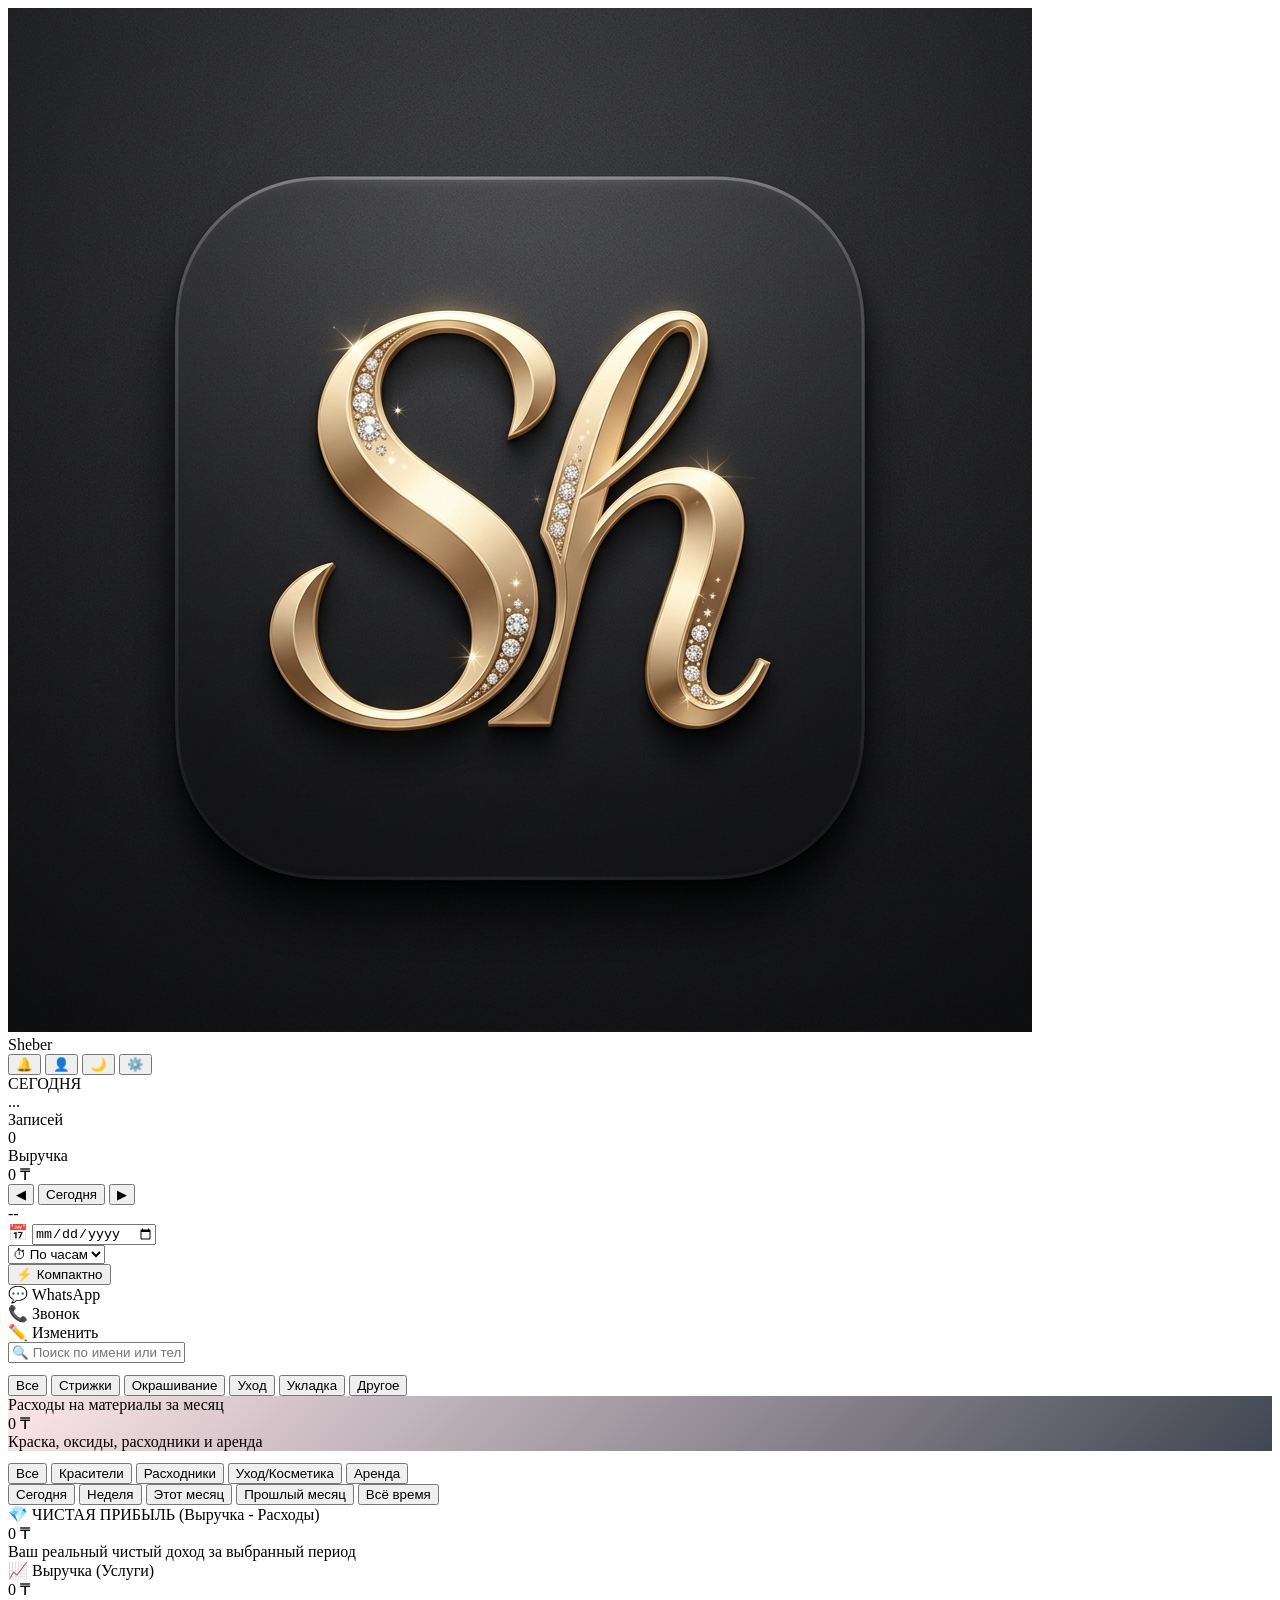
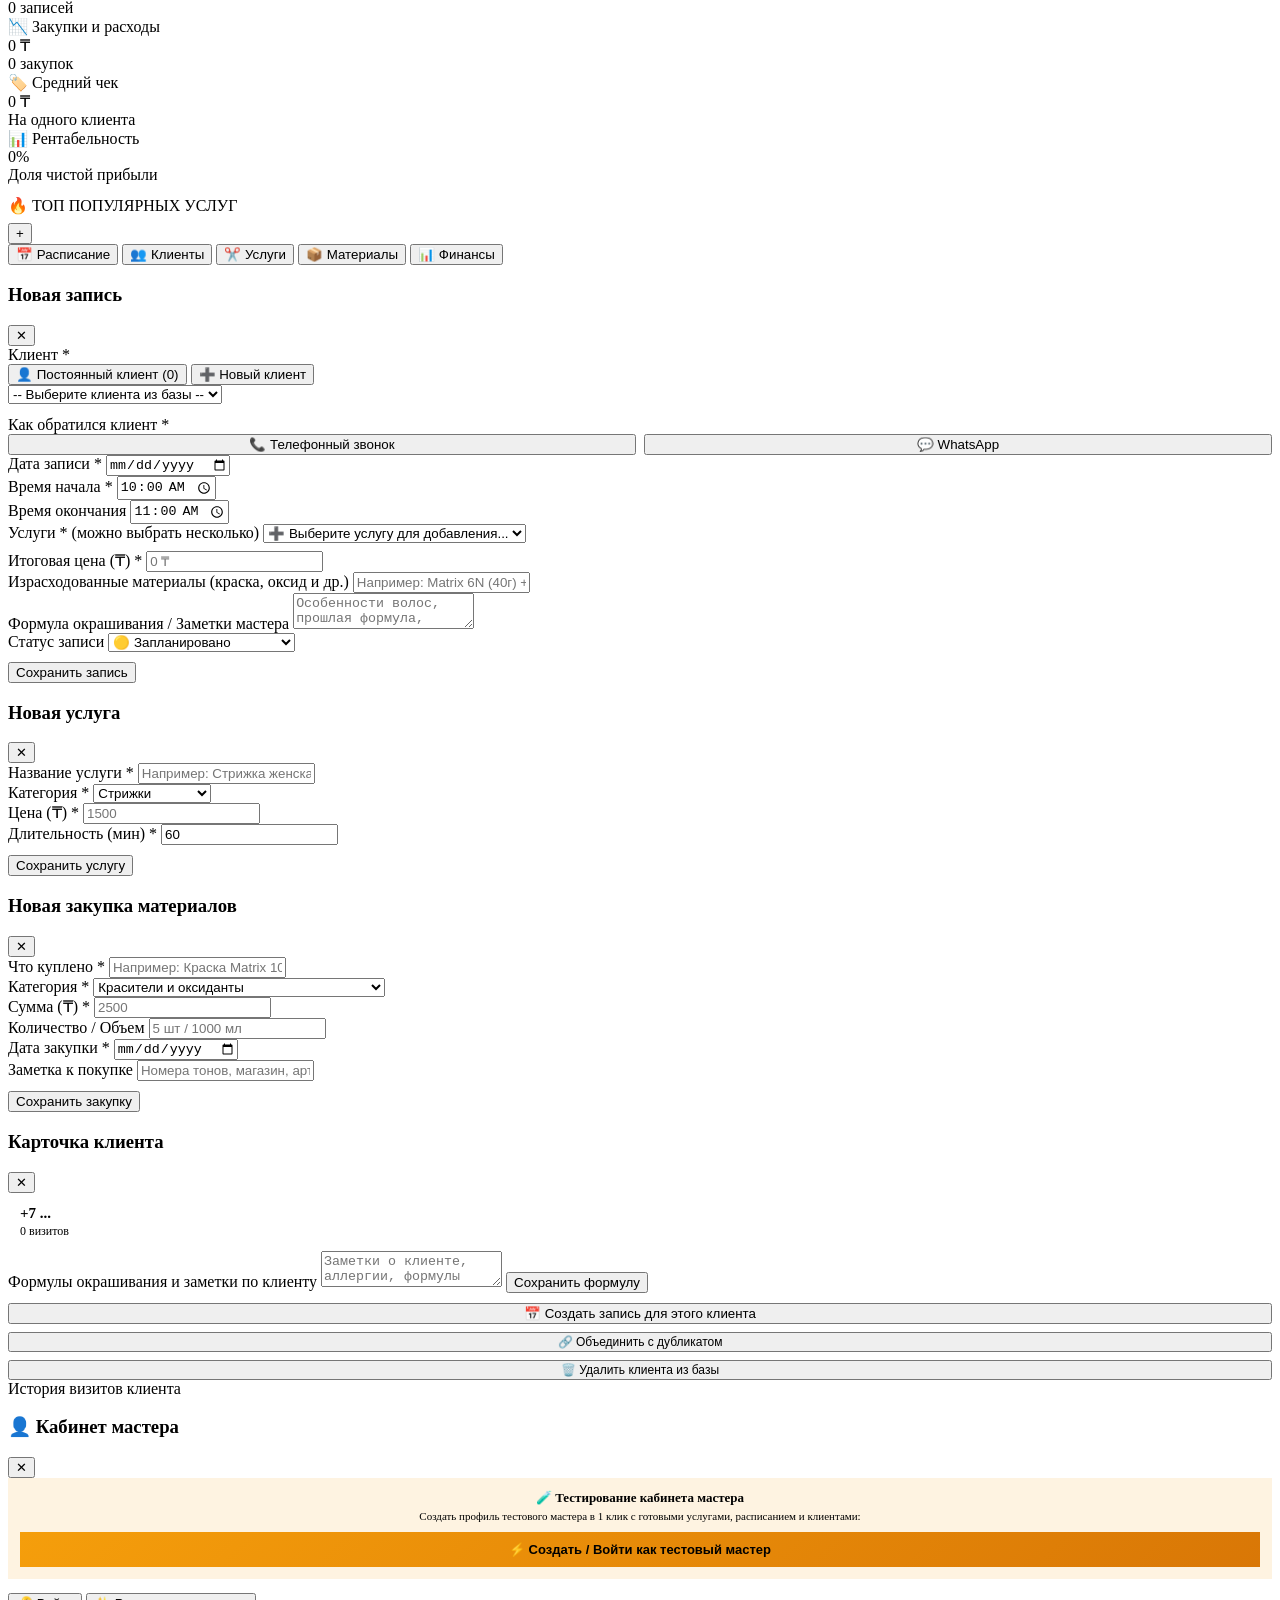
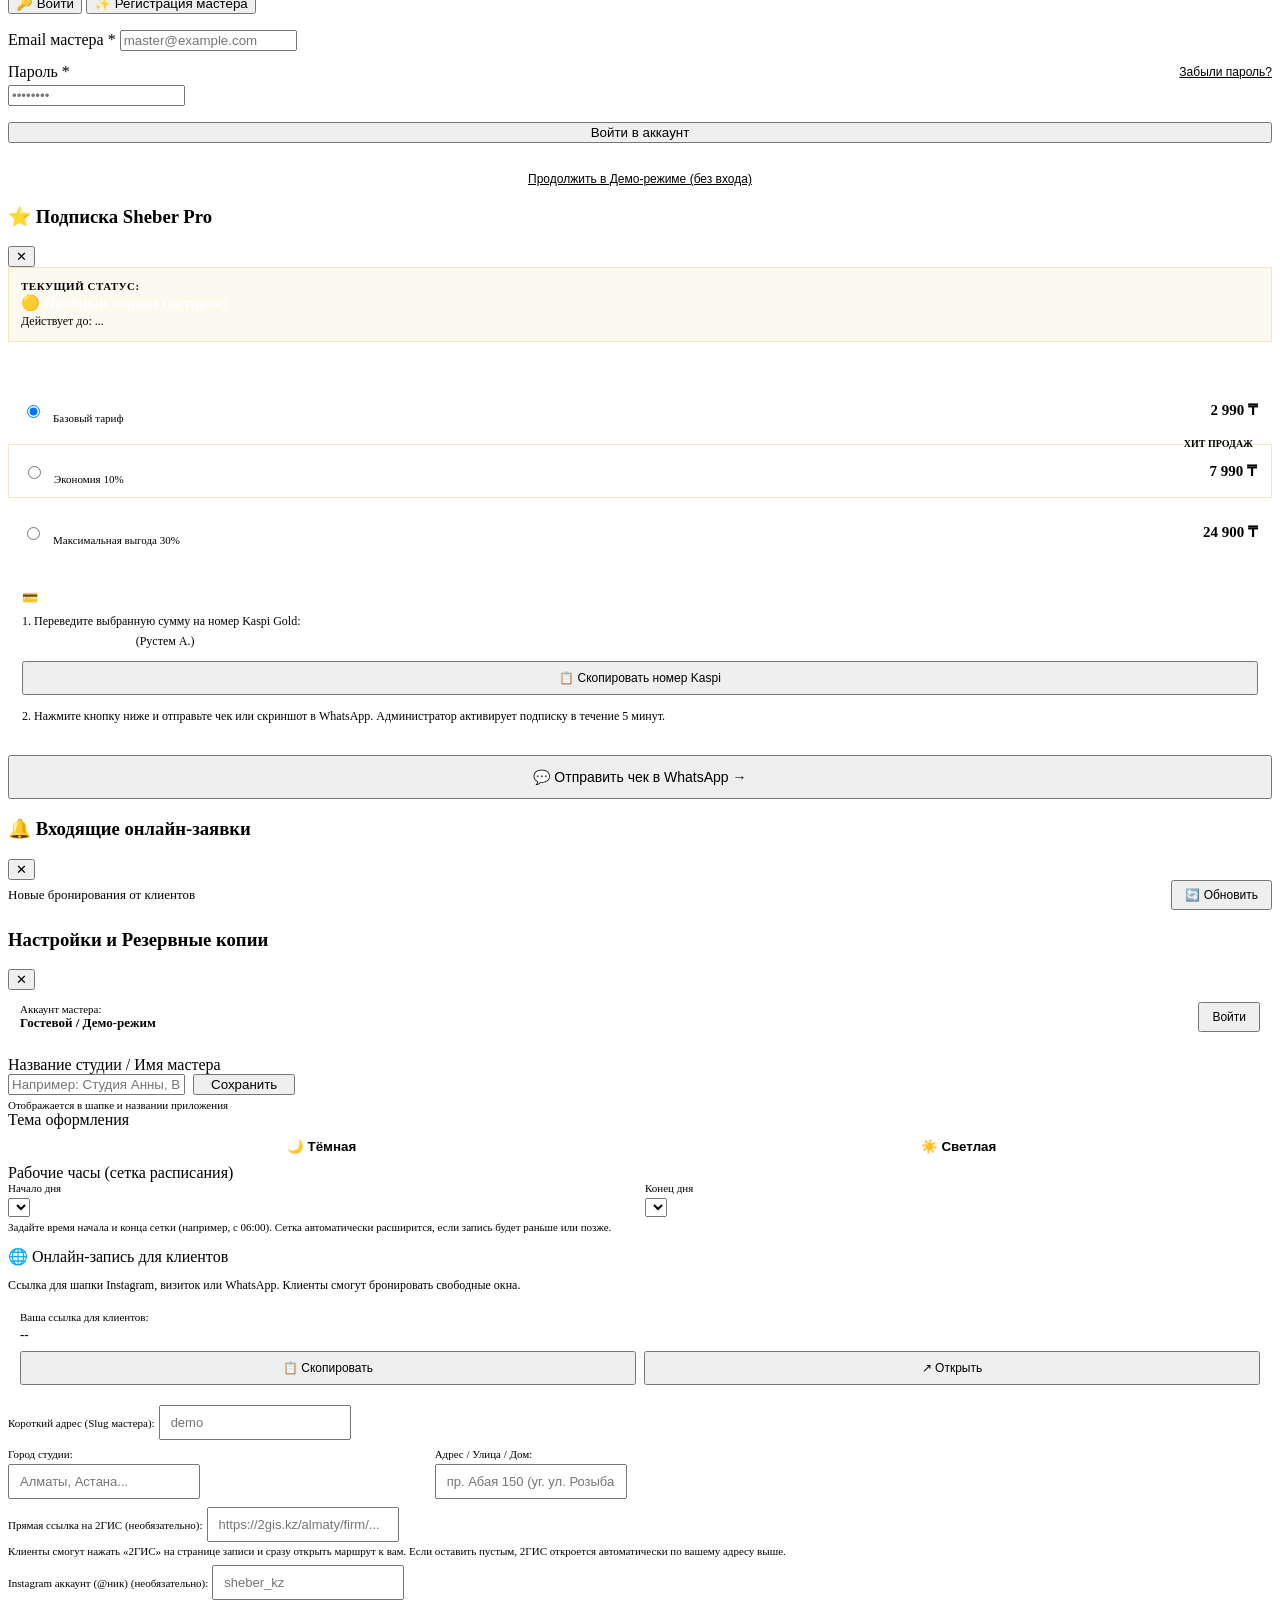
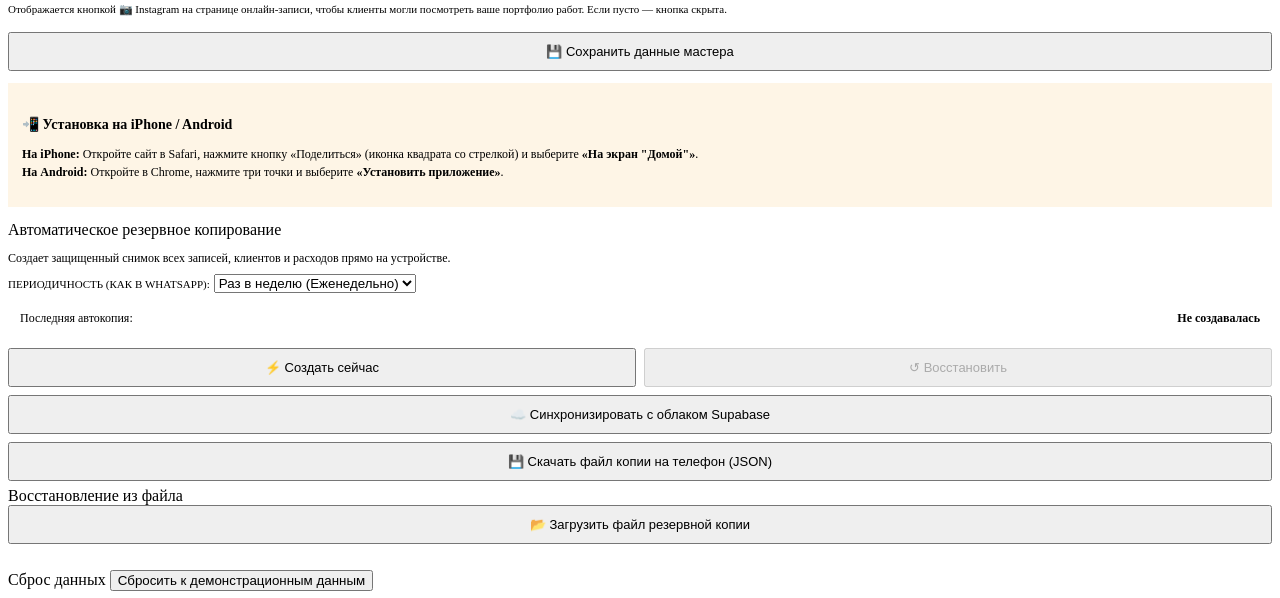
==== index.html @ 61b63711 "feat: rebrand to Sheber, implement phase 1 & 2 scalability, full cloud crm sync and performance opti" ====
<!DOCTYPE html>
<html lang="ru">
<head>
  <meta charset="UTF-8">
  <meta name="viewport" content="width=device-width, initial-scale=1.0, viewport-fit=cover">
  <title>Sheber — Онлайн-запись и Учет для мастеров</title>
  <meta name="description" content="Мобильное PWA-приложение для бьюти-мастеров: онлайн-запись клиентов, журнал визитов, учет материалов и финансы">
  <meta http-equiv="Content-Security-Policy" content="default-src 'self'; script-src 'self' 'unsafe-inline'; style-src 'self' 'unsafe-inline' https://fonts.googleapis.com; font-src https://fonts.gstatic.com; img-src 'self' data:; connect-src 'self' https://*.supabase.co wss://*.supabase.co;">

  <!-- PWA & Mobile Web App Meta Tags -->
  <link rel="manifest" href="manifest.json">
  <meta name="theme-color" content="#0a0e17">
  <meta name="apple-mobile-web-app-capable" content="yes">
  <meta name="apple-mobile-web-app-status-bar-style" content="black-translucent">
  <meta name="apple-mobile-web-app-title" content="Sheber">
  <link rel="apple-touch-icon" href="icons/icon-192.png">

  <!-- Google Fonts: Outfit -->
  <link rel="preconnect" href="https://fonts.googleapis.com">
  <link rel="preconnect" href="https://fonts.gstatic.com" crossorigin>
  <link href="https://fonts.googleapis.com/css2?family=Outfit:wght@400;500;600;700;800&display=swap" rel="stylesheet">

  <!-- Stylesheet -->
  <link rel="stylesheet" href="css/style.css?v=36">

  <!-- Immediate Modal Controller (Guarantees instant modal response on phones before heavy JS loads) -->
  <script>
    window.openModal = function(id) {
      var m = document.getElementById(id);
      if (m) {
        document.querySelectorAll('.modal-backdrop.active').forEach(function(el) {
          if (el.id !== id) {
            el.classList.remove('active');
            el.style.display = 'none';
            el.style.opacity = '';
          }
        });
        m.style.display = 'flex';
        m.style.opacity = '1';
        m.style.pointerEvents = 'auto';
        m.classList.add('active');
        var s = m.querySelector('.modal-sheet');
        if (s) {
          s.style.transform = 'translateY(0)';
          s.style.transition = '';
        }
        if (id === 'modalSettings') {
          if (typeof loadOnlineBookingSettings === 'function') try { loadOnlineBookingSettings(); } catch(e){}
          if (typeof updateAutoBackupUI === 'function') try { updateAutoBackupUI(); } catch(e){}
        } else if (id === 'modalAuth') {
          if (window.state && window.state.currentMaster && typeof renderSubscriptionStatus === 'function') {
            try { renderSubscriptionStatus(window.state.currentMaster); } catch(e){}
          }
        }
      }
    };
    window.closeModal = function(id) {
      var m = document.getElementById(id);
      if (m) {
        m.classList.remove('active');
        m.style.display = 'none';
        m.style.opacity = '';
        m.style.pointerEvents = '';
        var s = m.querySelector('.modal-sheet');
        if (s) {
          s.style.transform = '';
          s.style.transition = '';
        }
      }
    };
    // Immediate early click listener: guarantees [data-close] and backdrop clicks ALWAYS close modals
    document.addEventListener('click', function(e) {
      var closeBtn = e.target.closest ? e.target.closest('[data-close]') : null;
      if (closeBtn) {
        var modalId = closeBtn.getAttribute('data-close');
        if (window.closeModal) window.closeModal(modalId);
        return;
      }
      if (e.target.classList && e.target.classList.contains('modal-backdrop')) {
        if (window.closeModal) window.closeModal(e.target.id);
      }
    });
  </script>
</head>
<body>

  <!-- Toast Notification Container -->
  <div id="toastContainer" class="toast-container"></div>

  <!-- App Header -->
  <header class="app-header">
    <div class="brand-wrapper">
      <div class="brand-icon-wrapper">
        <img src="icons/icon-512.jpg" alt="Sheber Logo">
      </div>
      <div>
        <div class="brand-title">
          <span id="headerStudioName">Sheber</span>
        </div>
      </div>
    </div>
    <div class="header-actions">
      <button id="btnOnlineBookings" class="btn-icon header-booking-btn" title="Входящие онлайн-заявки" aria-label="Онлайн-заявки" style="position: relative;" onclick="window.openModal('modalBookings')">
        🔔
        <span id="bookingBadge" class="booking-badge" style="display: none;">0</span>
      </button>
      <button id="btnAuthProfile" class="btn-icon" title="Аккаунт мастера" aria-label="Профиль" onclick="window.openModal('modalAuth')">👤</button>
      <button id="btnThemeToggle" class="btn-icon" title="Переключить тему (светлая/тёмная)" aria-label="Тема">🌙</button>
      <button id="btnSettings" class="btn-icon" title="Настройки и бэкап" aria-label="Настройки" onclick="window.openModal('modalSettings')">
        ⚙️
      </button>
    </div>
  </header>

  <!-- Quick Daily Banner -->
  <div class="daily-banner">
    <div class="banner-left">
      <div class="banner-title">СЕГОДНЯ</div>
      <div id="bannerTodayDate" class="banner-date">...</div>
    </div>
    <div class="banner-stats">
      <div class="banner-stat-item">
        <div class="banner-stat-label">Записей</div>
        <div id="bannerTodayCount" class="banner-stat-value">0</div>
      </div>
      <div class="banner-stat-item">
        <div class="banner-stat-label">Выручка</div>
        <div id="bannerTodayRevenue" class="banner-stat-value">0 ₸</div>
      </div>
    </div>
  </div>

  <!-- Main Scrollable Content Area -->
  <main class="main-content">

    <!-- TAB 1: SCHEDULE (КАЛЕНДАРЬ) -->
    <section id="tab-schedule" class="tab-screen active">
      <!-- Date Navigation & Calendar Picker Header -->
      <div class="date-nav-bar">
        <div class="date-nav-left">
          <button type="button" id="btnDatePrevWeek" class="btn-date-nav" title="Предыдущая неделя">◀</button>
          <button type="button" id="btnDateToday" class="btn-date-today" title="Перейти к сегодняшнему дню">Сегодня</button>
          <button type="button" id="btnDateNextWeek" class="btn-date-nav" title="Следующая неделя">▶</button>
        </div>
        <div class="date-nav-center">
          <span id="currentMonthYearLabel" class="month-year-label">--</span>
        </div>
        <div class="date-nav-right">
          <label class="btn-calendar-picker" title="Выбрать любую дату в календаре (прошлый месяц, год...)">
            <span class="calendar-icon">📅</span>
            <input type="date" id="scheduleDateInput" class="visually-hidden-date-input" aria-label="Выбрать конкретную дату">
          </label>
        </div>
      </div>

      <!-- Date Strip -->
      <div id="dateStrip" class="date-strip-container">
        <!-- Generated dynamically via JS -->
      </div>

      <!-- Schedule Header Controls (Mobile Dropdowns & Density Switcher) -->
      <div class="schedule-toolbar">
        <div class="toolbar-item filter-item" style="display: none;">
          <select id="appointmentStatusFilter" class="schedule-dropdown" aria-label="Фильтр по статусу">
            <option value="all">🔍 Все статусы</option>
            <option value="scheduled">🟡 Запланировано</option>
            <option value="completed">🟢 Выполнено</option>
            <option value="cancelled">🔴 Отменено</option>
          </select>
        </div>
        <div class="toolbar-item view-item">
          <select id="scheduleViewSelect" class="schedule-dropdown" aria-label="Режим отображения">
            <option value="timeline" selected>⏱ По часам</option>
            <option value="list">📋 Списком</option>
          </select>
        </div>
        <button type="button" id="btnDensityToggle" class="btn-density-toggle is-compact" title="Переключить вид: Компактный / Подробный" aria-label="Переключить плотность записей">
          <span id="densityToggleIcon">⚡</span>
          <span id="densityToggleText">Компактно</span>
        </button>
      </div>

      <!-- Quick Actions Legend (Подсказка по кнопкам карточки) -->
      <div class="actions-legend">

        <div class="legend-item" title="Написать клиенту в WhatsApp">
          <span class="legend-icon whatsapp">💬</span>
          <span>WhatsApp</span>
        </div>
        <div class="legend-item" title="Позвонить клиенту">
          <span class="legend-icon call">📞</span>
          <span>Звонок</span>
        </div>

        <div class="legend-item" title="Редактировать запись">
          <span class="legend-icon edit">✏️</span>
          <span>Изменить</span>
        </div>
      </div>

      <!-- Appointments List -->
      <div id="appointmentsList" class="appointments-list">
        <!-- Rendered via JS -->
      </div>
    </section>

    <!-- TAB 2: CLIENTS (КЛИЕНТЫ) -->
    <section id="tab-clients" class="tab-screen">
      <div class="form-group" style="margin-bottom: 12px;">
        <input type="text" id="clientSearchInput" class="form-input" placeholder="🔍 Поиск по имени или телефону...">
      </div>
      <div id="clientsList" class="data-list">
        <!-- Rendered via JS -->
      </div>
    </section>

    <!-- TAB 3: SERVICES (УСЛУГИ И ПРАЙС) -->
    <section id="tab-services" class="tab-screen">
      <div class="chips-filter" id="serviceCategoryFilter">
        <button class="chip-btn active" data-category="all">Все</button>
        <button class="chip-btn" data-category="Стрижки">Стрижки</button>
        <button class="chip-btn" data-category="Окрашивание">Окрашивание</button>
        <button class="chip-btn" data-category="Уход">Уход</button>
        <button class="chip-btn" data-category="Укладка">Укладка</button>
        <button class="chip-btn" data-category="Другое">Другое</button>
      </div>
      <div id="servicesList" class="data-list">
        <!-- Rendered via JS -->
      </div>
    </section>

    <!-- TAB 4: EXPENSES & MATERIALS (РАСХОДНИКИ И ЗАКУПКИ) -->
    <section id="tab-expenses" class="tab-screen">
      <div class="stat-card" style="margin-bottom: 12px; background: linear-gradient(135deg, rgba(244, 63, 94, 0.12) 0%, rgba(17, 24, 39, 0.8) 100%); border-color: rgba(244, 63, 94, 0.3);">
        <div class="stat-card-title">Расходы на материалы за месяц</div>
        <div id="expensesMonthTotal" class="stat-card-value expense">0 ₸</div>
        <div class="stat-card-sub">Краска, оксиды, расходники и аренда</div>
      </div>

      <div class="chips-filter" id="expenseCategoryFilter">
        <button class="chip-btn active" data-category="all">Все</button>
        <button class="chip-btn" data-category="Красители">Красители</button>
        <button class="chip-btn" data-category="Расходники">Расходники</button>
        <button class="chip-btn" data-category="Уход/Косметика">Уход/Косметика</button>
        <button class="chip-btn" data-category="Аренда/Оборудование">Аренда</button>
      </div>
      <div id="expensesList" class="data-list">
        <!-- Rendered via JS -->
      </div>
    </section>

    <!-- TAB 5: FINANCE & ANALYTICS (ФИНАНСЫ И ЧИСТАЯ ПРИБЫЛЬ) -->
    <section id="tab-finance" class="tab-screen">
      <div class="period-selector" id="financePeriodSelector">
        <button class="period-btn" data-period="today">Сегодня</button>
        <button class="period-btn" data-period="week">Неделя</button>
        <button class="period-btn active" data-period="month">Этот месяц</button>
        <button class="period-btn" data-period="prev_month">Прошлый месяц</button>
        <button class="period-btn" data-period="all">Всё время</button>
      </div>

      <div class="stats-grid">
        <!-- Net Profit Card -->
        <div class="stat-card full-width">
          <div class="stat-card-title">💎 ЧИСТАЯ ПРИБЫЛЬ (Выручка - Расходы)</div>
          <div id="statNetProfit" class="stat-card-value profit">0 ₸</div>
          <div class="stat-card-sub" id="statNetProfitSub">Ваш реальный чистый доход за выбранный период</div>
        </div>

        <!-- Revenue Card -->
        <div class="stat-card">
          <div class="stat-card-title">📈 Выручка (Услуги)</div>
          <div id="statTotalRevenue" class="stat-card-value">0 ₸</div>
          <div class="stat-card-sub" id="statAppointmentsCount">0 записей</div>
        </div>

        <!-- Expenses Card -->
        <div class="stat-card">
          <div class="stat-card-title">📉 Закупки и расходы</div>
          <div id="statTotalExpenses" class="stat-card-value expense">0 ₸</div>
          <div class="stat-card-sub" id="statExpensesCount">0 закупок</div>
        </div>

        <!-- Average Check -->
        <div class="stat-card">
          <div class="stat-card-title">🏷️ Средний чек</div>
          <div id="statAvgCheck" class="stat-card-value">0 ₸</div>
          <div class="stat-card-sub">На одного клиента</div>
        </div>

        <!-- Efficiency -->
        <div class="stat-card">
          <div class="stat-card-title">📊 Рентабельность</div>
          <div id="statMargin" class="stat-card-value">0%</div>
          <div class="stat-card-sub">Доля чистой прибыли</div>
        </div>
      </div>

      <!-- Top Services Breakdown -->
      <div class="stat-card" style="margin-top: 12px;">
        <div class="stat-card-title">🔥 ТОП ПОПУЛЯРНЫХ УСЛУГ</div>
        <div id="topServicesContainer" style="display: flex; flex-direction: column; gap: 10px; margin-top: 8px;">
          <!-- Rendered via JS -->
        </div>
      </div>
    </section>

  </main>

  <!-- Floating Action Button (FAB) -->
  <button id="btnFab" class="fab-button" aria-label="Добавить">
    +
  </button>

  <!-- Bottom Navigation Bar -->
  <nav class="bottom-nav">
    <button class="nav-item active" data-tab="schedule">
      <span class="nav-icon">📅</span>
      <span>Расписание</span>
    </button>
    <button class="nav-item" data-tab="clients">
      <span class="nav-icon">👥</span>
      <span>Клиенты</span>
    </button>
    <button class="nav-item" data-tab="services">
      <span class="nav-icon">✂️</span>
      <span>Услуги</span>
    </button>
    <button class="nav-item" data-tab="expenses">
      <span class="nav-icon">📦</span>
      <span>Материалы</span>
    </button>
    <button class="nav-item" data-tab="finance">
      <span class="nav-icon">📊</span>
      <span>Финансы</span>
    </button>
  </nav>

  <!-- ================= MODALS ================= -->

  <!-- Modal 1: Appointment Form (Запись клиента) -->
  <div id="modalAppointment" class="modal-backdrop">
    <div class="modal-sheet">
      <div class="modal-handle"></div>
      <div class="modal-header">
        <h3 id="modalAppointmentTitle" class="modal-title">Новая запись</h3>
        <button class="modal-close" data-close="modalAppointment" onclick="window.closeModal('modalAppointment')">✕</button>
      </div>
      <form id="formAppointment" class="modal-body">
        <input type="hidden" id="appId">

        <div class="form-group">
          <label class="form-label">Клиент *</label>
          <div class="client-mode-toggle" id="clientModeToggle">
            <button type="button" class="chip-btn active" id="btnClientModeExisting">
              👤 Постоянный клиент (<span id="existingClientsCount">0</span>)
            </button>
            <button type="button" class="chip-btn" id="btnClientModeNew">
              ➕ Новый клиент
            </button>
          </div>

          <!-- Выбор постоянного клиента из базы -->
          <div id="existingClientBlock">
            <select id="appExistingClientSelect" class="form-select">
              <option value="">-- Выберите клиента из базы --</option>
            </select>
            <div id="selectedClientCard" class="client-card-preview" style="display: none;">
              <div style="display: flex; justify-content: space-between; align-items: center;">
                <span id="selectedClientName" style="font-weight: 600; color: var(--text-main);"></span>
                <span id="selectedClientPhone" style="color: var(--accent-gold-light); font-size: 13px;"></span>
              </div>
              <div id="selectedClientFormulaPrompt" class="client-formula-box" style="display: none;">
                <div style="color: var(--accent-gold-light); font-weight: 600; font-size: 11px;">💡 Формула / Заметки клиента:</div>
                <div id="selectedClientFormulaText" style="color: var(--text-muted); margin-top: 2px; font-size: 12px;"></div>
                <button type="button" id="btnCopyClientFormula" style="margin-top: 6px; background: none; border: none; color: var(--accent-gold); font-size: 11px; font-weight: 600; cursor: pointer; padding: 0; text-decoration: underline;">
                  📋 Вставить формулу в заметку записи
                </button>
              </div>
            </div>
          </div>

          <!-- Поля для нового клиента -->
          <div id="newClientBlock" style="display: none;">
            <div style="margin-bottom: 8px;">
              <input type="text" id="appClientName" class="form-input" placeholder="Имя клиента *" autocomplete="off">
            </div>
            <div style="display: flex; gap: 8px; align-items: center; width: 100%; max-width: 100%; box-sizing: border-box;">
              <input type="tel" id="appClientPhone" class="form-input" placeholder="Номер телефона (+7 ...)" style="flex: 1 1 0; min-width: 0;">
              <button type="button" id="btnPastePhone" class="btn-secondary" style="padding: 10px 12px; font-size: 12px; white-space: nowrap; flex-shrink: 0;" title="Вставить скопированный номер из буфера">
                📋 Вставить
              </button>
            </div>
          </div>

          <!-- Канал связи / Как обратился клиент -->
          <div class="form-group" style="margin-top: 12px;">
            <label class="form-label">Как обратился клиент *</label>
            <div class="channel-toggle" id="channelToggle" style="display: flex; gap: 8px;">
              <button type="button" class="chip-btn active" id="btnChannelPhone" data-channel="phone" style="flex: 1; text-align: center;">
                📞 Телефонный звонок
              </button>
              <button type="button" class="chip-btn" id="btnChannelWhatsapp" data-channel="whatsapp" style="flex: 1; text-align: center;">
                💬 WhatsApp
              </button>
            </div>
            <input type="hidden" id="appChannel" value="phone">
          </div>
        </div>

        <div class="form-group">
          <label class="form-label">Дата записи *</label>
          <input type="date" id="appDate" class="form-input" required>
        </div>

        <div class="form-row time-row">
          <div class="form-group">
            <label class="form-label">Время начала *</label>
            <input type="time" id="appStartTime" class="form-input" value="10:00" required>
          </div>
          <div class="form-group">
            <label class="form-label">Время окончания</label>
            <input type="time" id="appEndTime" class="form-input" value="11:00">
          </div>
        </div>

        <!-- Services Dropdown & Selected Chips -->
        <div class="form-group">
          <label class="form-label">Услуги * (можно выбрать несколько)</label>
          <select id="appAddServiceSelect" class="form-select">
            <option value="">➕ Выберите услугу для добавления...</option>
          </select>
          <div id="appSelectedServicesContainer" class="selected-services-box" style="margin-top: 8px;">
            <!-- Rendered via JS: selected service chips -->
          </div>
        </div>

        <div class="form-group">
          <label class="form-label">Итоговая цена (₸) *</label>
          <input type="number" id="appTotalPrice" class="form-input" min="0" step="50" placeholder="0 ₸" required>
        </div>

        <div class="form-group">
          <label class="form-label">Израсходованные материалы (краска, оксид и др.)</label>
          <input type="text" id="appMaterialsUsed" class="form-input" placeholder="Например: Matrix 6N (40г) + оксид 6% (40г)">
        </div>

        <div class="form-group">
          <label class="form-label">Формула окрашивания / Заметки мастера</label>
          <textarea id="appNotes" class="form-textarea" placeholder="Особенности волос, прошлая формула, пожелания..."></textarea>
        </div>

        <div class="form-group">
          <label class="form-label">Статус записи</label>
          <select id="appStatus" class="form-select">
            <option value="scheduled">🟡 Запланировано</option>
            <option value="completed">🟢 Выполнено и оплачено</option>
            <option value="cancelled">🔴 Отменено / Неявка</option>
          </select>
        </div>

        <div class="modal-footer" style="padding: 10px 0 0;">
          <button type="button" id="btnDeleteAppointment" class="btn-danger" style="display: none;">Удалить</button>
          <button type="submit" class="btn-primary">Сохранить запись</button>
        </div>
      </form>
    </div>
  </div>

  <!-- Modal 2: Service Form (Услуга) -->
  <div id="modalService" class="modal-backdrop">
    <div class="modal-sheet">
      <div class="modal-handle"></div>
      <div class="modal-header">
        <h3 id="modalServiceTitle" class="modal-title">Новая услуга</h3>
        <button class="modal-close" data-close="modalService" onclick="window.closeModal('modalService')">✕</button>
      </div>
      <form id="formService" class="modal-body">
        <input type="hidden" id="serviceId">

        <div class="form-group">
          <label class="form-label">Название услуги *</label>
          <input type="text" id="serviceName" class="form-input" placeholder="Например: Стрижка женская" required>
        </div>

        <div class="form-group">
          <label class="form-label">Категория *</label>
          <select id="serviceCategory" class="form-select" required>
            <option value="Стрижки">Стрижки</option>
            <option value="Окрашивание">Окрашивание</option>
            <option value="Уход">Уход и лечение</option>
            <option value="Укладка">Укладка</option>
            <option value="Другое">Другое</option>
          </select>
        </div>

        <div class="form-row">
          <div class="form-group">
            <label class="form-label">Цена (₸) *</label>
            <input type="number" id="servicePrice" class="form-input" min="0" step="50" placeholder="1500" required>
          </div>
          <div class="form-group">
            <label class="form-label">Длительность (мин) *</label>
            <input type="number" id="serviceDuration" class="form-input" min="5" step="5" value="60" required>
          </div>
        </div>

        <div class="modal-footer" style="padding: 10px 0 0;">
          <button type="button" id="btnDeleteService" class="btn-danger" style="display: none;">Удалить</button>
          <button type="submit" class="btn-primary">Сохранить услугу</button>
        </div>
      </form>
    </div>
  </div>

  <!-- Modal 3: Expense / Material Form (Расход) -->
  <div id="modalExpense" class="modal-backdrop">
    <div class="modal-sheet">
      <div class="modal-handle"></div>
      <div class="modal-header">
        <h3 id="modalExpenseTitle" class="modal-title">Новая закупка материалов</h3>
        <button class="modal-close" data-close="modalExpense" onclick="window.closeModal('modalExpense')">✕</button>
      </div>
      <form id="formExpense" class="modal-body">
        <input type="hidden" id="expenseId">

        <div class="form-group">
          <label class="form-label">Что куплено *</label>
          <input type="text" id="expenseTitle" class="form-input" placeholder="Например: Краска Matrix 10 шт, фольга, перчатки" required>
        </div>

        <div class="form-group">
          <label class="form-label">Категория *</label>
          <select id="expenseCategory" class="form-select" required>
            <option value="Красители">Красители и оксиданты</option>
            <option value="Расходники">Расходники (перчатки, фольга, воротнички)</option>
            <option value="Уход/Косметика">Шампуни, маски, стайлинг</option>
            <option value="Аренда/Оборудование">Аренда кресла / инструменты</option>
            <option value="Прочее">Прочее</option>
          </select>
        </div>

        <div class="form-row">
          <div class="form-group">
            <label class="form-label">Сумма (₸) *</label>
            <input type="number" id="expenseAmount" class="form-input" min="0" step="10" placeholder="2500" required>
          </div>
          <div class="form-group">
            <label class="form-label">Количество / Объем</label>
            <input type="text" id="expenseQuantity" class="form-input" placeholder="5 шт / 1000 мл">
          </div>
        </div>

        <div class="form-group">
          <label class="form-label">Дата закупки *</label>
          <input type="date" id="expenseDate" class="form-input" required>
        </div>

        <div class="form-group">
          <label class="form-label">Заметка к покупке</label>
          <input type="text" id="expenseNotes" class="form-input" placeholder="Номера тонов, магазин, артикул...">
        </div>

        <div class="modal-footer" style="padding: 10px 0 0;">
          <button type="button" id="btnDeleteExpense" class="btn-danger" style="display: none;">Удалить</button>
          <button type="submit" class="btn-primary">Сохранить закупку</button>
        </div>
      </form>
    </div>
  </div>

  <!-- Modal 4: Client Details Modal (Карточка клиента) -->
  <div id="modalClientDetails" class="modal-backdrop">
    <div class="modal-sheet">
      <div class="modal-handle"></div>
      <div class="modal-header">
        <h3 id="clientDetailsName" class="modal-title">Карточка клиента</h3>
        <button class="modal-close" data-close="modalClientDetails" onclick="window.closeModal('modalClientDetails')">✕</button>
      </div>
      <div class="modal-body">
        <div style="display: flex; justify-content: space-between; align-items: center; background: var(--bg-input); padding: 12px; border-radius: var(--radius-md);">
          <div>
            <div id="clientDetailsPhone" style="font-size: 15px; font-weight: 600; color: var(--text-main);">+7 ...</div>
            <div id="clientDetailsVisitsCount" style="font-size: 12px; color: var(--text-muted); margin-top: 2px;">0 визитов</div>
          </div>
          <div class="quick-actions" id="clientDetailsActions">
            <!-- Call / Whatsapp buttons -->
          </div>
        </div>

        <div class="form-group">
          <label class="form-label">Формулы окрашивания и заметки по клиенту</label>
          <textarea id="clientDetailsNotes" class="form-textarea" placeholder="Заметки о клиенте, аллергии, формулы краски..."></textarea>
          <button id="btnSaveClientNotes" class="btn-secondary" style="margin-top: 6px;">Сохранить формулу</button>
          <button type="button" id="btnBookThisClient" class="btn-primary" style="margin-top: 10px; width: 100%;">📅 Создать запись для этого клиента</button>
          <button type="button" id="btnMergeClient" class="btn-secondary" style="margin-top: 8px; width: 100%; font-size: 12px;">🔗 Объединить с дубликатом</button>
          <button type="button" id="btnDeleteClient" class="btn-danger" style="margin-top: 8px; width: 100%; font-size: 12px;">🗑️ Удалить клиента из базы</button>
        </div>

        <div class="form-group">
          <label class="form-label">История визитов клиента</label>
          <div id="clientVisitHistory" style="display: flex; flex-direction: column; gap: 8px;">
            <!-- Rendered via JS -->
          </div>
        </div>
      </div>
    </div>
  </div>

  <!-- Modal 5: Master Authentication (Вход и регистрация мастера) -->
  <div id="modalAuth" class="modal-backdrop">
    <div class="modal-sheet">
      <div class="modal-handle"></div>
      <div class="modal-header">
        <h3 class="modal-title" id="authModalTitle">👤 Кабинет мастера</h3>
        <button class="modal-close" data-close="modalAuth" onclick="window.closeModal('modalAuth')">✕</button>
      </div>
      <div class="modal-body">
        <!-- Logged-in Master Profile View -->
        <div id="authProfileCard" style="display: none; flex-direction: column; gap: 14px;">
          <div style="background: var(--bg-card); border: 1px solid var(--border-accent); border-radius: var(--radius-md); padding: 14px;">
            <div style="display: flex; align-items: center; gap: 12px; margin-bottom: 12px;">
              <div style="width: 44px; height: 44px; border-radius: 50%; background: var(--accent-gold); color: #000; font-size: 20px; font-weight: 700; display: flex; align-items: center; justify-content: center;" id="authProfileAvatar">
                ✂️
              </div>
              <div style="flex: 1; overflow: hidden;">
                <div id="authProfileName" style="font-weight: 700; font-size: 16px; color: var(--text-main);">Мастер</div>
                <div id="authProfileSalon" style="font-size: 13px; color: var(--accent-gold-light);">Sheber</div>
                <div id="authProfileEmail" style="font-size: 11px; color: var(--text-muted); word-break: break-all;">master@example.com</div>
              </div>
            </div>
            <div style="border-top: 1px solid var(--border-color); padding-top: 10px; margin-top: 8px;">
              <div style="font-size: 11px; color: var(--text-muted); margin-bottom: 4px;">Ваша персональная ссылка для записи:</div>
              <div id="authProfileBookingLink" style="font-size: 12px; font-weight: 600; color: var(--text-main); background: var(--bg-input); padding: 8px 10px; border-radius: var(--radius-sm); border: 1px solid var(--border-color); word-break: break-all; margin-bottom: 8px;">
                ...
              </div>
              <div style="display: flex; gap: 8px;">
                <button type="button" id="btnAuthCopyBookingLink" class="btn-secondary" style="flex: 1; padding: 8px; font-size: 12px;">📋 Скопировать</button>
                <button type="button" id="btnAuthOpenBookingLink" class="btn-secondary" style="flex: 1; padding: 8px; font-size: 12px;">🌐 Открыть</button>
              </div>
            </div>

            <!-- Subscription Status Block -->
            <div style="border-top: 1px solid var(--border-color); padding-top: 10px; margin-top: 10px;">
              <div style="display: flex; justify-content: space-between; align-items: center; margin-bottom: 8px;">
                <span style="font-size: 12px; color: var(--text-muted);">Тариф и подписка:</span>
                <span id="authProfileSubscriptionBadge" style="font-size: 11px; font-weight: 700; padding: 3px 8px; border-radius: 12px; background: rgba(245, 158, 11, 0.15); color: #f59e0b; border: 1px solid rgba(245, 158, 11, 0.3);">
                  🟡 Пробный период
                </span>
              </div>
              <button type="button" id="btnOpenSubscriptionModal" class="btn-secondary" style="width: 100%; padding: 8px; font-size: 13px; color: var(--accent-gold-light); border-color: rgba(212, 175, 55, 0.4); font-weight: 600;">
                ⭐ Продлить подписку / Тарифы
              </button>
            </div>

            <!-- Settings & Backup shortcut -->
            <div style="border-top: 1px solid var(--border-color); padding-top: 10px; margin-top: 10px;">
              <button type="button" id="btnOpenSettingsFromProfile" class="btn-secondary" style="width: 100%; padding: 8px; font-size: 13px; display: flex; align-items: center; justify-content: center; gap: 6px;" onclick="openModal('modalSettings');">
                ⚙️ Настройки и резервные копии
              </button>
            </div>

            <!-- Super-Admin link button (visible only if is_admin) -->
            <div id="authProfileAdminSection" style="display: none; border-top: 1px solid var(--border-color); padding-top: 10px; margin-top: 10px;">
              <a href="admin.html" class="btn-primary" style="width: 100%; display: flex; align-items: center; justify-content: center; gap: 6px; padding: 9px; font-size: 13px; text-decoration: none;">
                👑 Панель супер-администратора →
              </a>
            </div>
          </div>
          <button type="button" id="btnAuthLogout" class="btn-danger" style="width: 100%; padding: 10px;">
            🚪 Выйти из аккаунта
          </button>
        </div>

        <!-- Unauthenticated View (Login / Register) -->
        <div id="authUnauthenticatedBox">
          <!-- Fast Test Master Activation -->
          <div id="authFastTestBox" style="background: rgba(245, 158, 11, 0.12); border: 1px dashed var(--accent-gold); border-radius: var(--radius-md); padding: 12px; margin-bottom: 14px; text-align: center;">
            <div style="font-size: 13px; font-weight: 700; color: var(--accent-gold-light); margin-bottom: 4px;">🧪 Тестирование кабинета мастера</div>
            <div style="font-size: 11px; color: var(--text-muted); margin-bottom: 10px;">Создать профиль тестового мастера в 1 клик с готовыми услугами, расписанием и клиентами:</div>
            <button type="button" id="btnQuickTestMaster" class="btn-primary" style="width: 100%; padding: 10px; font-weight: 700; font-size: 13px; background: linear-gradient(135deg, #f59e0b, #d97706); border: none; border-radius: var(--radius-sm); cursor: pointer; display: flex; align-items: center; justify-content: center; gap: 6px;">
              ⚡ Создать / Войти как тестовый мастер
            </button>
          </div>

          <!-- Auth Tabs Toggle -->
          <div class="client-mode-toggle" id="authModeToggle" style="margin-bottom: 16px;">
            <button type="button" class="chip-btn active" id="btnAuthTabLogin">
              🔑 Войти
            </button>
            <button type="button" class="chip-btn" id="btnAuthTabRegister">
              ✨ Регистрация мастера
            </button>
          </div>

          <!-- Form 1: Login -->
          <form id="formAuthLogin" onsubmit="event.preventDefault(); window.handleSignIn(event); return false;" style="display: flex; flex-direction: column; gap: 12px;">
            <!-- In-Form Alert for Login Errors -->
            <div id="loginErrorAlert" class="auth-error-alert" style="display: none;">
              <span style="font-size: 16px; line-height: 1;">⚠️</span>
              <span id="loginErrorAlertText" style="flex: 1;">Неверный email или пароль</span>
            </div>

            <div class="form-group">
              <label class="form-label" for="loginEmail">Email мастера *</label>
              <input type="email" id="loginEmail" class="form-input" placeholder="master@example.com" required autocomplete="email">
            </div>
            <div class="form-group">
              <div style="display: flex; justify-content: space-between; align-items: center; margin-bottom: 4px;">
                <label class="form-label" for="loginPassword" style="margin-bottom: 0;">Пароль *</label>
                <button type="button" id="btnForgotPass" style="background: none; border: none; color: var(--accent-gold-light); font-size: 12px; cursor: pointer; text-decoration: underline; padding: 0;">
                  Забыли пароль?
                </button>
              </div>
              <input type="password" id="loginPassword" class="form-input" placeholder="••••••••" required autocomplete="current-password">
            </div>
            <button type="submit" id="btnSubmitLogin" class="btn-primary" style="margin-top: 4px;">
              Войти в аккаунт
            </button>
          </form>

          <!-- Form 2: Register -->
          <form id="formAuthRegister" onsubmit="event.preventDefault(); window.handleSignUp(event); return false;" style="display: none; flex-direction: column; gap: 12px;">
            <!-- In-Form Alert for Register Errors -->
            <div id="registerErrorAlert" class="auth-error-alert" style="display: none;">
              <span style="font-size: 16px; line-height: 1;">⚠️</span>
              <span id="registerErrorAlertText" style="flex: 1;">Ошибка регистрации</span>
            </div>

            <button type="button" id="btnFillTestMasterForm" class="btn-secondary" style="width: 100%; padding: 8px; font-size: 12px; margin-bottom: 4px;">
              ⚡ Заполнить тестовыми данными
            </button>
            <div class="form-group">
              <label class="form-label" for="regName">Имя мастера *</label>
              <input type="text" id="regName" class="form-input" placeholder="Например: Руслан" required>
            </div>
            <div class="form-group">
              <label class="form-label" for="regSalonName">Название салона / студии</label>
              <input type="text" id="regSalonName" class="form-input" placeholder="Sheber Studio" value="Sheber">
            </div>
            <div class="form-group">
              <label class="form-label" for="regPhone">Телефон WhatsApp *</label>
              <input type="tel" id="regPhone" class="form-input" placeholder="+7 (701) 000-00-00" required>
            </div>
            <div style="display: grid; grid-template-columns: 1fr 2fr; gap: 8px;">
              <div class="form-group">
                <label class="form-label" for="regCity">Город *</label>
                <input type="text" id="regCity" class="form-input" placeholder="Алматы" required>
              </div>
              <div class="form-group">
                <label class="form-label" for="regAddress">Адрес студии</label>
                <input type="text" id="regAddress" class="form-input" placeholder="пр. Абая 150">
              </div>
            </div>
            <div class="form-group">
              <label class="form-label" for="regSlug">Адрес вашей ссылки онлайн-записи *</label>
              <div style="display: flex; align-items: center; gap: 6px;">
                <span style="font-size: 12px; color: var(--text-muted);">/book.html?m=</span>
                <input type="text" id="regSlug" class="form-input" placeholder="ruslan" required style="flex: 1;" pattern="[a-zA-Z0-9_-]+">
              </div>
              <span style="font-size: 11px; color: var(--text-subtle);">Только латинские буквы и цифры (например: saule, barber_kz)</span>
            </div>
            <div class="form-group">
              <label class="form-label" for="regEmail">Email мастера *</label>
              <input type="email" id="regEmail" class="form-input" placeholder="master@example.com" required autocomplete="email">
            </div>
            <div class="form-group">
              <label class="form-label" for="regPassword">Пароль (минимум 6 символов) *</label>
              <input type="password" id="regPassword" class="form-input" placeholder="••••••••" required minlength="6" autocomplete="new-password">
            </div>
            <button type="submit" id="btnSubmitRegister" class="btn-primary" style="margin-top: 6px;">
              Зарегистрироваться и создать кабинет
            </button>
          </form>

          <!-- Form 3: Password Reset (Забыли пароль) -->
          <form id="formAuthReset" onsubmit="event.preventDefault(); window.handleResetPassword(event); return false;" style="display: none; flex-direction: column; gap: 12px;">
            <div style="background: rgba(212, 175, 55, 0.08); border: 1px solid rgba(212, 175, 55, 0.25); border-radius: var(--radius-sm); padding: 10px 12px; font-size: 12px; color: var(--text-muted); line-height: 1.45;">
              🔑 Введите email мастера, указанный при регистрации. Мы отправим ссылку для быстрого сброса и создания нового пароля.
            </div>

            <!-- In-Form Alert for Reset Errors -->
            <div id="resetErrorAlert" class="auth-error-alert" style="display: none;">
              <span style="font-size: 16px; line-height: 1;">⚠️</span>
              <span id="resetErrorAlertText" style="flex: 1;">Ошибка сброса</span>
            </div>

            <!-- In-Form Alert for Reset Success -->
            <div id="resetSuccessAlert" class="auth-success-alert" style="display: none;">
              <span style="font-size: 18px; line-height: 1;">✉️</span>
              <span id="resetSuccessAlertText" style="flex: 1;">Ссылка отправлена! Проверьте входящие письма.</span>
            </div>

            <div class="form-group" id="resetEmailGroup">
              <label class="form-label" for="resetEmail">Email мастера *</label>
              <input type="email" id="resetEmail" class="form-input" placeholder="master@example.com" required autocomplete="email">
            </div>

            <button type="submit" id="btnSubmitReset" class="btn-primary" style="margin-top: 4px;">
              ✉️ Отправить ссылку для сброса
            </button>

            <button type="button" id="btnBackToLogin" class="btn-secondary" style="width: 100%; padding: 9px; font-size: 13px;">
              ← Вернуться ко входу
            </button>
          </form>

          <!-- Form 4: Set New Password (после перехода по ссылке из письма) -->
          <form id="formAuthNewPassword" onsubmit="event.preventDefault(); window.handleUpdatePassword(event); return false;" style="display: none; flex-direction: column; gap: 12px;">
            <div style="background: rgba(16, 185, 129, 0.1); border: 1px solid rgba(16, 185, 129, 0.3); border-radius: var(--radius-sm); padding: 10px 12px; font-size: 12px; color: #6ee7b7; line-height: 1.45;">
              🔐 Вы перешли по ссылке восстановления. Задайте новый надёжный пароль для вашего кабинета мастера:
            </div>

            <div id="newPasswordErrorAlert" class="auth-error-alert" style="display: none;">
              <span style="font-size: 16px; line-height: 1;">⚠️</span>
              <span id="newPasswordErrorAlertText" style="flex: 1;">Ошибка обновления пароля</span>
            </div>

            <div class="form-group">
              <label class="form-label" for="inputNewPassword">Новый пароль (минимум 6 символов) *</label>
              <input type="password" id="inputNewPassword" class="form-input" placeholder="••••••••" required minlength="6" autocomplete="new-password">
            </div>

            <button type="submit" id="btnSubmitNewPassword" class="btn-primary" style="margin-top: 4px;">
              💾 Сохранить новый пароль и войти
            </button>
          </form>

          <div style="text-align: center; margin-top: 14px; border-top: 1px solid var(--border-color); padding-top: 12px;">
            <button type="button" id="btnContinueAsGuest" style="background: none; border: none; color: var(--text-muted); font-size: 12px; cursor: pointer; text-decoration: underline;">
              Продолжить в Демо-режиме (без входа)
            </button>
          </div>
        </div>
      </div>
    </div>
  </div>

  <!-- Modal: Subscription & Plans (Тарифы и продление) -->
  <div id="modalSubscription" class="modal-backdrop">
    <div class="modal-sheet">
      <div class="modal-handle"></div>
      <div class="modal-header">
        <h3 class="modal-title">⭐ Подписка Sheber Pro</h3>
        <button class="modal-close" data-close="modalSubscription" onclick="window.closeModal('modalSubscription')">✕</button>
      </div>
      <div class="modal-body">
        <div style="background: rgba(212, 175, 55, 0.08); border: 1px solid rgba(212, 175, 55, 0.25); border-radius: var(--radius-md); padding: 12px; margin-bottom: 16px;">
          <div style="font-size: 11px; color: var(--text-muted); text-transform: uppercase; font-weight: 600; letter-spacing: 0.5px;">Текущий статус:</div>
          <div id="subModalCurrentStatusText" style="font-size: 15px; font-weight: 700; color: #fff; margin-top: 2px;">
            🟡 Пробный период (активен)
          </div>
          <div id="subModalExpiresAtText" style="font-size: 12px; color: var(--accent-gold-light); margin-top: 2px;">
            Действует до: ...
          </div>
        </div>

        <div style="font-size: 14px; font-weight: 700; color: #fff; margin-bottom: 10px;">Выберите тариф продления:</div>
        <div style="display: flex; flex-direction: column; gap: 8px; margin-bottom: 18px;">
          
          <label style="display: flex; align-items: center; justify-content: space-between; background: var(--bg-card); border: 1px solid var(--border-color); padding: 12px 14px; border-radius: var(--radius-md); cursor: pointer;" class="plan-option-card">
            <div style="display: flex; align-items: center; gap: 10px;">
              <input type="radio" name="subPlanOption" value="1" checked style="accent-color: var(--accent-gold);">
              <div>
                <div style="font-weight: 700; font-size: 14px; color: #fff;">1 месяц</div>
                <div style="font-size: 11px; color: var(--text-muted);">Базовый тариф</div>
              </div>
            </div>
            <div style="font-weight: 700; font-size: 15px; color: var(--accent-gold);">2 990 ₸</div>
          </label>

          <label style="display: flex; align-items: center; justify-content: space-between; background: var(--bg-card); border: 1px solid rgba(212, 175, 55, 0.3); padding: 12px 14px; border-radius: var(--radius-md); cursor: pointer; position: relative;" class="plan-option-card">
            <span style="position: absolute; top: -8px; right: 12px; background: var(--accent-gold); color: #000; font-size: 10px; font-weight: 800; padding: 1px 6px; border-radius: 6px;">ХИТ ПРОДАЖ</span>
            <div style="display: flex; align-items: center; gap: 10px;">
              <input type="radio" name="subPlanOption" value="3" style="accent-color: var(--accent-gold);">
              <div>
                <div style="font-weight: 700; font-size: 14px; color: #fff;">3 месяца</div>
                <div style="font-size: 11px; color: var(--text-muted);">Экономия 10%</div>
              </div>
            </div>
            <div style="font-weight: 700; font-size: 15px; color: var(--accent-gold);">7 990 ₸</div>
          </label>

          <label style="display: flex; align-items: center; justify-content: space-between; background: var(--bg-card); border: 1px solid var(--border-color); padding: 12px 14px; border-radius: var(--radius-md); cursor: pointer;" class="plan-option-card">
            <div style="display: flex; align-items: center; gap: 10px;">
              <input type="radio" name="subPlanOption" value="12" style="accent-color: var(--accent-gold);">
              <div>
                <div style="font-weight: 700; font-size: 14px; color: #fff;">12 месяцев (1 год)</div>
                <div style="font-size: 11px; color: var(--text-muted);">Максимальная выгода 30%</div>
              </div>
            </div>
            <div style="font-weight: 700; font-size: 15px; color: var(--accent-gold);">24 900 ₸</div>
          </label>

        </div>

        <div style="background: var(--bg-input); border: 1px solid var(--border-color); border-radius: var(--radius-md); padding: 14px; margin-bottom: 16px;">
          <div style="display: flex; align-items: center; gap: 8px; font-weight: 700; font-size: 13px; color: #fff; margin-bottom: 6px;">
            <span>💳 Оплата переводом Kaspi:</span>
          </div>
          <div style="font-size: 12px; color: var(--text-muted); line-height: 1.5; margin-bottom: 10px;">
            1. Переведите выбранную сумму на номер Kaspi Gold:<br>
            <strong style="color: #fff; font-size: 14px;">+7 (707) 937-26-24</strong> (Рустем А.)
          </div>
          <button type="button" id="btnCopyKaspiNumber" class="btn-secondary" style="width: 100%; padding: 8px; font-size: 12px; margin-bottom: 12px;">
            📋 Скопировать номер Kaspi
          </button>
          <div style="font-size: 12px; color: var(--text-muted); line-height: 1.5;">
            2. Нажмите кнопку ниже и отправьте чек или скриншот в WhatsApp. Администратор активирует подписку в течение 5 минут.
          </div>
        </div>

        <button type="button" id="btnSendReceiptWhatsapp" class="btn-primary" style="width: 100%; padding: 12px; font-size: 14px; display: flex; align-items: center; justify-content: center; gap: 8px;">
          💬 Отправить чек в WhatsApp →
        </button>
      </div>
    </div>
  </div>

  <!-- Modal 6: Online Bookings (Входящие онлайн-заявки) -->
  <div id="modalBookings" class="modal-backdrop">
    <div class="modal-sheet">
      <div class="modal-handle"></div>
      <div class="modal-header">
        <h3 class="modal-title">🔔 Входящие онлайн-заявки</h3>
        <button class="modal-close" data-close="modalBookings" onclick="window.closeModal('modalBookings')">✕</button>
      </div>
      <div class="modal-body">
        <div id="bookingsListSummary" style="font-size: 13px; color: var(--text-muted); margin-bottom: 12px; display: flex; justify-content: space-between; align-items: center;">
          <span>Новые бронирования от клиентов</span>
          <button type="button" id="btnRefreshBookings" class="btn-secondary" style="padding: 6px 12px; font-size: 12px;">🔄 Обновить</button>
        </div>
        <div id="bookingsList" class="bookings-list-container">
          <!-- Rendered via JS -->
        </div>
      </div>
    </div>
  </div>

  <!-- Modal 6: Settings & Backup (Настройки и бэкап) -->
  <div id="modalSettings" class="modal-backdrop">
    <div class="modal-sheet">
      <div class="modal-handle"></div>
      <div class="modal-header">
        <h3 class="modal-title">Настройки и Резервные копии</h3>
        <button class="modal-close" data-close="modalSettings" onclick="window.closeModal('modalSettings')">✕</button>
      </div>
      <div class="modal-body">
        <!-- Account Status Card -->
        <div class="form-group" style="background: var(--bg-input); padding: 12px; border-radius: var(--radius-md); border: 1px solid var(--border-color); margin-bottom: 12px;">
          <div style="display: flex; justify-content: space-between; align-items: center;">
            <div>
              <div style="font-size: 11px; color: var(--text-muted);">Аккаунт мастера:</div>
              <div id="settingsAccountEmail" style="font-weight: 700; color: var(--text-main); font-size: 13px;">Гостевой / Демо-режим</div>
            </div>
            <button type="button" id="btnSettingsAuthAction" class="btn-secondary" style="padding: 6px 12px; font-size: 12px;">Войти</button>
          </div>
        </div>

        <div class="form-group">
          <label class="form-label">Название студии / Имя мастера</label>
          <div style="display: flex; gap: 8px;">
            <input type="text" id="settingStudioName" class="form-input" placeholder="Например: Студия Анны, Barber King..." maxlength="35">
            <button type="button" id="btnSaveStudioName" class="btn-primary" style="white-space: nowrap; width: auto; padding: 0 16px;">Сохранить</button>
          </div>
          <span style="font-size: 11px; color: var(--text-muted); margin-top: 4px; display: block;">Отображается в шапке и названии приложения</span>
        </div>

        <div class="form-group">
          <label class="form-label">Тема оформления</label>
          <div style="display: flex; gap: 10px;">
            <button type="button" id="btnThemeDark" class="theme-choice-btn active" data-theme-val="dark" style="flex: 1; padding: 10px; border-radius: var(--radius-md); border: 1px solid var(--border-color); background: var(--bg-card); color: var(--text-main); font-weight: 600; cursor: pointer; display: flex; align-items: center; justify-content: center; gap: 6px;">
              🌙 Тёмная
            </button>
            <button type="button" id="btnThemeLight" class="theme-choice-btn" data-theme-val="light" style="flex: 1; padding: 10px; border-radius: var(--radius-md); border: 1px solid var(--border-color); background: var(--bg-card); color: var(--text-main); font-weight: 600; cursor: pointer; display: flex; align-items: center; justify-content: center; gap: 6px;">
              ☀️ Светлая
            </button>
          </div>
        </div>

        <div class="form-group">
          <label class="form-label">Рабочие часы (сетка расписания)</label>
          <div style="display: grid; grid-template-columns: 1fr 1fr; gap: 10px;">
            <div>
              <label style="font-size: 11px; color: var(--text-muted); display: block; margin-bottom: 4px;">Начало дня</label>
              <select id="settingWorkStartHour" class="form-select"></select>
            </div>
            <div>
              <label style="font-size: 11px; color: var(--text-muted); display: block; margin-bottom: 4px;">Конец дня</label>
              <select id="settingWorkEndHour" class="form-select"></select>
            </div>
          </div>
          <span style="font-size: 11px; color: var(--text-muted); margin-top: 4px; display: block;">
            Задайте время начала и конца сетки (например, с 06:00). Сетка автоматически расширится, если запись будет раньше или позже.
          </span>
        </div>

        <!-- Онлайн-запись для клиентов -->
        <div class="form-group" style="border-top: 1px solid var(--border-color); padding-top: 14px;">
          <label class="form-label">🌐 Онлайн-запись для клиентов</label>
          <p style="font-size: 12px; color: var(--text-muted); margin-bottom: 8px;">
            Ссылка для шапки Instagram, визиток или WhatsApp. Клиенты смогут бронировать свободные окна.
          </p>

          <div style="background: var(--bg-input); padding: 10px 12px; border-radius: var(--radius-md); border: 1px solid var(--border-color); margin-bottom: 10px;">
            <div style="font-size: 11px; color: var(--text-subtle); margin-bottom: 4px;">Ваша ссылка для клиентов:</div>
            <div id="settingBookingLinkText" style="font-size: 13px; font-weight: 600; color: var(--accent-gold-light); word-break: break-all; margin-bottom: 8px;">--</div>
            <div style="display: flex; gap: 8px;">
              <button type="button" id="btnCopyBookingLink" class="btn-secondary" style="flex: 1; padding: 8px; font-size: 12px;">📋 Скопировать</button>
              <button type="button" id="btnOpenBookingLink" class="btn-secondary" style="flex: 1; padding: 8px; font-size: 12px;">↗ Открыть</button>
            </div>
          </div>

          <div class="form-group" style="margin-bottom: 8px;">
            <label style="font-size: 11px; color: var(--text-muted);">Короткий адрес (Slug мастера):</label>
            <input type="text" id="settingMasterSlug" class="form-input" placeholder="demo" style="font-size: 13px; padding: 8px 10px;">
          </div>

          <div style="display: grid; grid-template-columns: 1fr 2fr; gap: 8px; margin-bottom: 8px;">
            <div>
              <label style="font-size: 11px; color: var(--text-muted); display: block; margin-bottom: 4px;">Город студии:</label>
              <input type="text" id="settingMasterCity" class="form-input" placeholder="Алматы, Астана..." style="font-size: 13px; padding: 8px 10px;">
            </div>
            <div>
              <label style="font-size: 11px; color: var(--text-muted); display: block; margin-bottom: 4px;">Адрес / Улица / Дом:</label>
              <input type="text" id="settingMasterAddress" class="form-input" placeholder="пр. Абая 150 (уг. ул. Розыбакиева)" style="font-size: 13px; padding: 8px 10px;">
            </div>
          </div>

          <div class="form-group" style="margin-bottom: 8px;">
            <label style="font-size: 11px; color: var(--text-muted);">Прямая ссылка на 2ГИС (необязательно):</label>
            <input type="url" id="settingMaster2Gis" class="form-input" placeholder="https://2gis.kz/almaty/firm/..." style="font-size: 13px; padding: 8px 10px;">
            <span style="font-size: 11px; color: var(--text-subtle); display: block; margin-top: 3px;">
              Клиенты смогут нажать «2ГИС» на странице записи и сразу открыть маршрут к вам. Если оставить пустым, 2ГИС откроется автоматически по вашему адресу выше.
            </span>
          </div>

          <div class="form-group" style="margin-bottom: 8px;">
            <label style="font-size: 11px; color: var(--text-muted);">Instagram аккаунт (@ник) (необязательно):</label>
            <input type="text" id="settingMasterInstagram" class="form-input" placeholder="sheber_kz" style="font-size: 13px; padding: 8px 10px;">
            <span style="font-size: 11px; color: var(--text-subtle); display: block; margin-top: 3px;">
              Отображается кнопкой 📷 Instagram на странице онлайн-записи, чтобы клиенты могли посмотреть ваше портфолио работ. Если пусто — кнопка скрыта.
            </span>
          </div>

          <button type="button" id="btnSaveOnlineSettings" class="btn-primary" style="width: 100%; margin-top: 8px; padding: 10px; font-size: 13px;">
            💾 Сохранить данные мастера
          </button>
        </div>

        <div style="background: rgba(245, 158, 11, 0.1); border: 1px solid var(--border-accent); border-radius: var(--radius-md); padding: 14px; margin-top: 12px;">
          <h4 style="color: var(--accent-gold-light); font-size: 14px; margin-bottom: 4px;">📲 Установка на iPhone / Android</h4>
          <p style="font-size: 12px; color: var(--text-muted); line-height: 1.5;">
            <strong>На iPhone:</strong> Откройте сайт в Safari, нажмите кнопку «Поделиться» (иконка квадрата со стрелкой) и выберите <strong>«На экран "Домой"»</strong>.<br>
            <strong>На Android:</strong> Откройте в Chrome, нажмите три точки и выберите <strong>«Установить приложение»</strong>.
          </p>
        </div>

        <div class="form-group" style="border-top: 1px solid var(--border-color); padding-top: 14px;">
          <label class="form-label">Автоматическое резервное копирование</label>
          <p style="font-size: 12px; color: var(--text-muted); margin-bottom: 8px;">
            Создает защищенный снимок всех записей, клиентов и расходов прямо на устройстве.
          </p>

          <label class="form-label" style="font-size: 11px; text-transform: uppercase; color: var(--text-subtle); margin-bottom: 4px;">Периодичность (как в WhatsApp):</label>
          <select id="settingAutoBackupInterval" class="form-select" style="margin-bottom: 8px;">
            <option value="daily">Каждый день (Ежедневно)</option>
            <option value="weekly" selected>Раз в неделю (Еженедельно)</option>
            <option value="monthly">Раз в месяц (Ежемесячно)</option>
            <option value="off">Отключено (только вручную)</option>
          </select>

          <!-- Статус последней копии -->
          <div id="autoBackupStatusBox" style="background: var(--bg-input); padding: 10px 12px; border-radius: var(--radius-md); border: 1px solid var(--border-color); font-size: 12px; margin-bottom: 10px;">
            <div style="display: flex; justify-content: space-between; align-items: center;">
              <span style="color: var(--text-muted);">Последняя автокопия:</span>
              <span id="autoBackupDateLabel" style="font-weight: 600; color: var(--text-main);">Не создавалась</span>
            </div>
            <div id="autoBackupMetaLabel" style="font-size: 11px; color: var(--text-muted); margin-top: 2px;"></div>
          </div>

          <div style="display: flex; flex-direction: column; gap: 8px;">
            <div style="display: flex; gap: 8px;">
              <button type="button" id="btnMakeAutoBackupNow" class="btn-secondary" style="flex: 1; padding: 10px; font-size: 13px;">
                ⚡ Создать сейчас
              </button>
              <button type="button" id="btnRestoreAutoBackup" class="btn-secondary" style="flex: 1; padding: 10px; font-size: 13px;" disabled>
                ↺ Восстановить
              </button>
            </div>
            <button type="button" id="btnSyncCloudData" class="btn-primary" style="width: 100%; padding: 10px; font-size: 13px; display: flex; align-items: center; justify-content: center; gap: 6px;">
              ☁️ Синхронизировать с облаком Supabase
            </button>
            <button type="button" id="btnExportBackup" class="btn-secondary" style="width: 100%; padding: 10px; font-size: 13px;">
              💾 Скачать файл копии на телефон (JSON)
            </button>
          </div>
        </div>

        <div class="form-group" style="margin-top: 6px;">
          <label class="form-label">Восстановление из файла</label>
          <input type="file" id="importFileInput" accept=".json" style="display: none;">
          <button type="button" id="btnImportBackup" class="btn-secondary" style="width: 100%; padding: 10px; font-size: 13px;">
            📂 Загрузить файл резервной копии
          </button>
        </div>

        <div class="form-group" style="margin-top: 10px; border-top: 1px solid var(--border-color); padding-top: 16px;">
          <label class="form-label" style="color: var(--status-cancelled);">Сброс данных</label>
          <button id="btnResetDemo" class="btn-danger">Сбросить к демонстрационным данным</button>
        </div>
      </div>
    </div>
  </div>

  <!-- Scripts -->
  <script src="js/supabase-sync.js?v=36"></script>
  <script src="js/db.js?v=36"></script>
  <script type="module" src="js/app.js?v=36"></script>
</body>
</html>
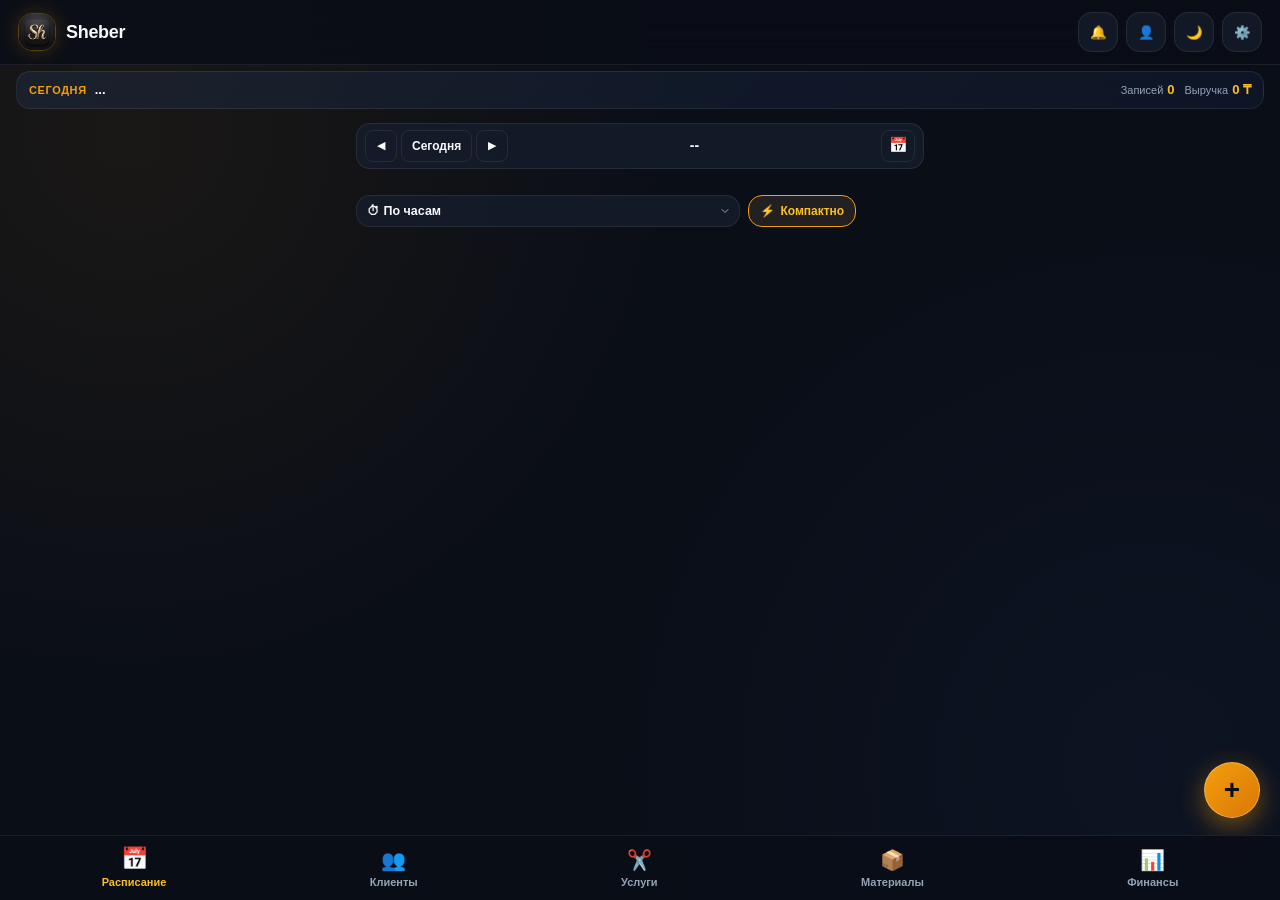
==== commit d855aeac: "feat: style timeline add buttons, wire up FAB across tabs, add LICENSE and update README" ====
--- a/index.html
+++ b/index.html
@@ -21,7 +21,7 @@
   <link href="https://fonts.googleapis.com/css2?family=Outfit:wght@400;500;600;700;800&display=swap" rel="stylesheet">
 
   <!-- Stylesheet -->
-  <link rel="stylesheet" href="css/style.css?v=36">
+  <link rel="stylesheet" href="css/style.css?v=37">
 
   <!-- Immediate Modal Controller (Guarantees instant modal response on phones before heavy JS loads) -->
   <script>
@@ -206,8 +206,11 @@
 
     <!-- TAB 2: CLIENTS (КЛИЕНТЫ) -->
     <section id="tab-clients" class="tab-screen">
-      <div class="form-group" style="margin-bottom: 12px;">
-        <input type="text" id="clientSearchInput" class="form-input" placeholder="🔍 Поиск по имени или телефону...">
+      <div style="display: flex; gap: 8px; align-items: center; margin-bottom: 12px;">
+        <input type="text" id="clientSearchInput" class="form-input" placeholder="🔍 Поиск по имени или телефону..." style="flex: 1; margin-bottom: 0;">
+        <button type="button" id="btnAddAppointmentFromClients" class="btn-primary" style="flex-shrink: 0; width: auto; padding: 12px 16px; font-size: 13px; font-weight: 700; border-radius: var(--radius-md); display: inline-flex; align-items: center; gap: 6px;" title="Создать новую запись" onclick="window.openAppointmentModal()">
+          <span>➕</span> <span>Запись</span>
+        </button>
       </div>
       <div id="clientsList" class="data-list">
         <!-- Rendered via JS -->
@@ -216,13 +219,18 @@
 
     <!-- TAB 3: SERVICES (УСЛУГИ И ПРАЙС) -->
     <section id="tab-services" class="tab-screen">
-      <div class="chips-filter" id="serviceCategoryFilter">
-        <button class="chip-btn active" data-category="all">Все</button>
-        <button class="chip-btn" data-category="Стрижки">Стрижки</button>
-        <button class="chip-btn" data-category="Окрашивание">Окрашивание</button>
-        <button class="chip-btn" data-category="Уход">Уход</button>
-        <button class="chip-btn" data-category="Укладка">Укладка</button>
-        <button class="chip-btn" data-category="Другое">Другое</button>
+      <div style="display: flex; gap: 8px; align-items: center; justify-content: space-between; margin-bottom: 4px;">
+        <div class="chips-filter" id="serviceCategoryFilter" style="flex: 1; padding-bottom: 6px; margin-bottom: 0;">
+          <button class="chip-btn active" data-category="all">Все</button>
+          <button class="chip-btn" data-category="Стрижки">Стрижки</button>
+          <button class="chip-btn" data-category="Окрашивание">Окрашивание</button>
+          <button class="chip-btn" data-category="Уход">Уход</button>
+          <button class="chip-btn" data-category="Укладка">Укладка</button>
+          <button class="chip-btn" data-category="Другое">Другое</button>
+        </div>
+        <button type="button" id="btnAddService" class="btn-primary" style="flex-shrink: 0; width: auto; padding: 8px 14px; font-size: 13px; font-weight: 700; border-radius: var(--radius-full); display: inline-flex; align-items: center; gap: 6px; margin-bottom: 6px;" title="Добавить новую услугу">
+          <span>➕</span> <span>Услуга</span>
+        </button>
       </div>
       <div id="servicesList" class="data-list">
         <!-- Rendered via JS -->
@@ -237,12 +245,17 @@
         <div class="stat-card-sub">Краска, оксиды, расходники и аренда</div>
       </div>
 
-      <div class="chips-filter" id="expenseCategoryFilter">
-        <button class="chip-btn active" data-category="all">Все</button>
-        <button class="chip-btn" data-category="Красители">Красители</button>
-        <button class="chip-btn" data-category="Расходники">Расходники</button>
-        <button class="chip-btn" data-category="Уход/Косметика">Уход/Косметика</button>
-        <button class="chip-btn" data-category="Аренда/Оборудование">Аренда</button>
+      <div style="display: flex; gap: 8px; align-items: center; justify-content: space-between; margin-bottom: 4px;">
+        <div class="chips-filter" id="expenseCategoryFilter" style="flex: 1; padding-bottom: 6px; margin-bottom: 0;">
+          <button class="chip-btn active" data-category="all">Все</button>
+          <button class="chip-btn" data-category="Красители">Красители</button>
+          <button class="chip-btn" data-category="Расходники">Расходники</button>
+          <button class="chip-btn" data-category="Уход/Косметика">Уход/Косметика</button>
+          <button class="chip-btn" data-category="Аренда/Оборудование">Аренда</button>
+        </div>
+        <button type="button" id="btnAddExpense" class="btn-primary" style="flex-shrink: 0; width: auto; padding: 8px 14px; font-size: 13px; font-weight: 700; border-radius: var(--radius-full); display: inline-flex; align-items: center; gap: 6px; margin-bottom: 6px;" title="Добавить расход">
+          <span>➕</span> <span>Расход</span>
+        </button>
       </div>
       <div id="expensesList" class="data-list">
         <!-- Rendered via JS -->
--- a/css/style.css
+++ b/css/style.css
@@ -0,0 +1,2537 @@
+/* ==========================================================
+   HairStudio - Luxury Mobile PWA Design System
+   Sleek Dark Theme with Warm Amber/Gold Luxury Accents
+   ========================================================== */
+
+:root {
+  /* Color Palette */
+  --bg-primary: #0a0e17;
+  --bg-secondary: #111827;
+  --bg-card: rgba(22, 30, 46, 0.75);
+  --bg-card-hover: rgba(30, 41, 59, 0.85);
+  --bg-input: #151d30;
+  --bg-modal: #111827;
+
+  --accent-gold: #f59e0b;
+  --accent-gold-light: #fbbf24;
+  --accent-gold-glow: rgba(245, 158, 11, 0.25);
+  --accent-gold-gradient: linear-gradient(135deg, #f59e0b 0%, #d97706 100%);
+  --accent-emerald-gradient: linear-gradient(135deg, #10b981 0%, #059669 100%);
+  --accent-rose-gradient: linear-gradient(135deg, #f43f5e 0%, #e11d48 100%);
+  --accent-blue-gradient: linear-gradient(135deg, #3b82f6 0%, #1d4ed8 100%);
+
+  --text-main: #f8fafc;
+  --text-muted: #94a3b8;
+  --text-subtle: #64748b;
+
+  --status-scheduled: #38bdf8;
+  --status-completed: #10b981;
+  --status-cancelled: #f43f5e;
+
+  --border-color: rgba(255, 255, 255, 0.08);
+  --border-accent: rgba(245, 158, 11, 0.35);
+
+  --shadow-card: 0 10px 25px -5px rgba(0, 0, 0, 0.4), 0 8px 10px -6px rgba(0, 0, 0, 0.3);
+  --shadow-glow: 0 0 20px rgba(245, 158, 11, 0.2);
+
+  --radius-sm: 8px;
+  --radius-md: 14px;
+  --radius-lg: 20px;
+  --radius-full: 9999px;
+
+  --font-sans: 'Outfit', -apple-system, BlinkMacSystemFont, 'Segoe UI', Roboto, Helvetica, Arial, sans-serif;
+  --transition-fast: 0.2s cubic-bezier(0.4, 0, 0.2, 1);
+  --transition-smooth: 0.35s cubic-bezier(0.16, 1, 0.3, 1);
+}
+
+/* Light Theme Variables */
+[data-theme="light"] {
+  --bg-primary: #f6f8fb;
+  --bg-secondary: #ffffff;
+  --bg-card: #ffffff;
+  --bg-card-hover: #f1f5f9;
+  --bg-input: #f1f5f9;
+  --bg-modal: #ffffff;
+
+  --accent-gold: #d97706;
+  --accent-gold-light: #b45309;
+  --accent-gold-glow: rgba(217, 119, 6, 0.15);
+  --accent-gold-gradient: linear-gradient(135deg, #f59e0b 0%, #d97706 100%);
+  --accent-emerald-gradient: linear-gradient(135deg, #10b981 0%, #059669 100%);
+  --accent-rose-gradient: linear-gradient(135deg, #f43f5e 0%, #e11d48 100%);
+  --accent-blue-gradient: linear-gradient(135deg, #3b82f6 0%, #1d4ed8 100%);
+
+  --text-main: #0f172a;
+  --text-muted: #64748b;
+  --text-subtle: #94a3b8;
+
+  --status-scheduled: #0284c7;
+  --status-completed: #059669;
+  --status-cancelled: #e11d48;
+
+  --border-color: rgba(0, 0, 0, 0.08);
+  --border-accent: rgba(217, 119, 6, 0.35);
+
+  --shadow-card: 0 4px 18px rgba(0, 0, 0, 0.05), 0 1px 3px rgba(0, 0, 0, 0.03);
+  --shadow-glow: 0 0 15px rgba(217, 119, 6, 0.15);
+}
+
+[data-theme="light"] body {
+  background-image: 
+    radial-gradient(circle at 10% 15%, rgba(245, 158, 11, 0.06) 0%, transparent 40%),
+    radial-gradient(circle at 90% 85%, rgba(59, 130, 246, 0.04) 0%, transparent 40%);
+}
+
+[data-theme="light"] .app-header {
+  background: rgba(255, 255, 255, 0.9);
+}
+
+[data-theme="light"] .bottom-nav {
+  background: rgba(255, 255, 255, 0.94);
+}
+
+[data-theme="light"] .daily-banner {
+  background: linear-gradient(135deg, #ffffff 0%, #f8fafc 100%);
+}
+
+[data-theme="light"] .modal-sheet {
+  background: #ffffff;
+  box-shadow: 0 -10px 40px rgba(0, 0, 0, 0.15);
+}
+
+[data-theme="light"] .modal-handle {
+  background: rgba(0, 0, 0, 0.22);
+}
+
+[data-theme="light"] .modal-handle:active {
+  background: rgba(0, 0, 0, 0.4);
+}
+
+[data-theme="light"] .timeline-empty-slot,
+[data-theme="light"] .btn-timeline-add-slot {
+  border: 1px dashed rgba(217, 119, 6, 0.35);
+  background: rgba(255, 255, 255, 0.85);
+  color: #64748b;
+  box-shadow: 0 1px 4px rgba(0, 0, 0, 0.04);
+}
+
+[data-theme="light"] .btn-timeline-add-slot:hover,
+[data-theme="light"] .timeline-empty-slot:hover {
+  background: rgba(254, 243, 199, 0.45);
+  border-color: var(--accent-gold);
+  color: #1e293b;
+}
+
+[data-theme="light"] .empty-slot-plus,
+[data-theme="light"] .slot-plus-icon {
+  background: rgba(217, 119, 6, 0.1);
+  border-color: rgba(217, 119, 6, 0.25);
+  color: #b45309;
+}
+
+[data-theme="light"] .service-tag {
+  background: rgba(0, 0, 0, 0.04);
+  color: #334155;
+}
+
+[data-theme="light"] .actions-legend {
+  background: rgba(0, 0, 0, 0.02);
+  border: 1px solid rgba(0, 0, 0, 0.07);
+}
+
+[data-theme="light"] .stat-card.full-width {
+  background: linear-gradient(135deg, rgba(245, 158, 11, 0.12) 0%, rgba(255, 255, 255, 0.95) 100%);
+}
+
+[data-theme="light"] .toast {
+  background: rgba(255, 255, 255, 0.96);
+  color: #0f172a;
+  box-shadow: 0 10px 25px rgba(0, 0, 0, 0.15);
+}
+
+[data-theme="light"] .client-formula-box {
+  background: rgba(245, 158, 11, 0.08);
+}
+
+[data-theme="light"] .selected-service-chip {
+  background: rgba(217, 119, 6, 0.07);
+}
+
+[data-theme="light"] .client-card-preview {
+  background: rgba(217, 119, 6, 0.07);
+}
+
+[data-theme="light"] .badge-status.scheduled {
+  background: rgba(2, 132, 199, 0.12);
+  color: #0369a1;
+  border-color: rgba(2, 132, 199, 0.25);
+}
+
+[data-theme="light"] .badge-status.completed {
+  background: rgba(5, 150, 105, 0.12);
+  color: #047857;
+  border-color: rgba(5, 150, 105, 0.25);
+}
+
+[data-theme="light"] .badge-status.cancelled {
+  background: rgba(225, 29, 72, 0.12);
+  color: #be123c;
+  border-color: rgba(225, 29, 72, 0.25);
+}
+
+[data-theme="light"] .materials-note {
+  color: #1e293b;
+  background: rgba(217, 119, 6, 0.09);
+  border-left-color: var(--accent-gold);
+}
+
+[data-theme="light"] .channel-badge.phone {
+  background: rgba(37, 99, 235, 0.1);
+  border-color: rgba(37, 99, 235, 0.25);
+  color: #1d4ed8;
+}
+
+[data-theme="light"] .channel-badge.whatsapp {
+  background: rgba(16, 185, 129, 0.1);
+  border-color: rgba(16, 185, 129, 0.25);
+  color: #047857;
+}
+
+[data-theme="light"] .btn-action-small.whatsapp {
+  color: #059669;
+  background: rgba(16, 185, 129, 0.12);
+  border-color: rgba(16, 185, 129, 0.25);
+}
+
+[data-theme="light"] .btn-action-small.call {
+  color: #1d4ed8;
+  background: rgba(37, 99, 235, 0.12);
+  border-color: rgba(37, 99, 235, 0.25);
+}
+
+[data-theme="light"] .empty-services-hint {
+  border-color: rgba(0, 0, 0, 0.12);
+  background: rgba(0, 0, 0, 0.02);
+}
+
+[data-theme="light"] .client-formula-box {
+  background: rgba(217, 119, 6, 0.08);
+  color: #1e293b;
+}
+
+[data-theme="light"] strong {
+  color: var(--text-main);
+}
+
+.theme-choice-btn {
+  transition: var(--transition-fast);
+}
+
+.theme-choice-btn.active {
+  background: var(--accent-gold-gradient) !important;
+  color: #0b0f19 !important;
+  border-color: var(--accent-gold-light) !important;
+}
+
+/* Reset & Base */
+*, *::before, *::after {
+  box-sizing: border-box;
+  margin: 0;
+  padding: 0;
+  -webkit-tap-highlight-color: transparent;
+}
+
+html, body {
+  width: 100%;
+  max-width: 100vw;
+  height: 100%;
+  background-color: var(--bg-primary);
+  color: var(--text-main);
+  font-family: var(--font-sans);
+  font-size: 15px;
+  line-height: 1.5;
+  overflow-x: hidden !important;
+  overscroll-behavior-x: none;
+  touch-action: pan-y;
+  user-select: none;
+  -webkit-user-select: none;
+  box-sizing: border-box;
+}
+
+body {
+  display: flex;
+  flex-direction: column;
+  min-height: 100vh;
+  min-height: 100dvh;
+  width: 100%;
+  max-width: 100vw;
+  overflow-x: hidden !important;
+  overscroll-behavior-x: none;
+  touch-action: pan-y;
+  padding-top: env(safe-area-inset-top, 0px);
+  padding-bottom: calc(75px + env(safe-area-inset-bottom, 12px));
+  background-image: 
+    radial-gradient(circle at 10% 15%, rgba(245, 158, 11, 0.07) 0%, transparent 40%),
+    radial-gradient(circle at 90% 85%, rgba(59, 130, 246, 0.05) 0%, transparent 40%);
+  background-attachment: fixed;
+  box-sizing: border-box;
+}
+
+/* App Header */
+.app-header {
+  position: sticky;
+  top: 0;
+  z-index: 40;
+  display: flex;
+  align-items: center;
+  justify-content: space-between;
+  padding: 12px 18px;
+  background: rgba(10, 14, 23, 0.85);
+  backdrop-filter: blur(16px);
+  -webkit-backdrop-filter: blur(16px);
+  border-bottom: 1px solid var(--border-color);
+}
+
+.brand-wrapper {
+  display: flex;
+  align-items: center;
+  gap: 10px;
+}
+
+.brand-icon-wrapper {
+  width: 38px;
+  height: 38px;
+  border-radius: var(--radius-md);
+  overflow: hidden;
+  border: 1px solid var(--border-accent);
+  box-shadow: var(--shadow-glow);
+}
+
+.brand-icon-wrapper img {
+  width: 100%;
+  height: 100%;
+  object-fit: cover;
+}
+
+.brand-title {
+  font-size: 18px;
+  font-weight: 700;
+  letter-spacing: -0.3px;
+  color: var(--text-main);
+  display: flex;
+  align-items: center;
+  gap: 6px;
+}
+
+.brand-badge {
+  font-size: 10px;
+  font-weight: 600;
+  text-transform: uppercase;
+  letter-spacing: 0.8px;
+  padding: 2px 7px;
+  background: rgba(245, 158, 11, 0.15);
+  color: var(--accent-gold-light);
+  border-radius: var(--radius-full);
+  border: 1px solid rgba(245, 158, 11, 0.3);
+}
+
+.header-actions {
+  display: flex;
+  align-items: center;
+  gap: 8px;
+}
+
+.btn-icon {
+  background: var(--bg-card);
+  border: 1px solid var(--border-color);
+  color: var(--text-muted);
+  width: 40px;
+  height: 40px;
+  border-radius: var(--radius-md);
+  display: flex;
+  align-items: center;
+  justify-content: center;
+  cursor: pointer;
+  touch-action: manipulation;
+  -webkit-tap-highlight-color: transparent;
+  transition: var(--transition-fast);
+}
+
+.btn-icon:hover, .btn-icon:active {
+  color: var(--text-main);
+  background: var(--bg-card-hover);
+  border-color: var(--accent-gold);
+  transform: translateY(-1px);
+}
+
+/* Quick Daily Banner */
+.daily-banner {
+  padding: 8px 12px;
+  margin: 6px 16px 4px;
+  width: calc(100% - 32px);
+  max-width: calc(100% - 32px);
+  box-sizing: border-box;
+  background: linear-gradient(135deg, rgba(30, 41, 59, 0.6) 0%, rgba(15, 23, 42, 0.8) 100%);
+  border: 1px solid var(--border-color);
+  border-radius: var(--radius-md);
+  backdrop-filter: blur(12px);
+  -webkit-backdrop-filter: blur(12px);
+  display: flex;
+  justify-content: space-between;
+  align-items: center;
+  box-shadow: var(--shadow-sm);
+  overflow: hidden;
+}
+
+.banner-left {
+  display: flex;
+  align-items: baseline;
+  gap: 8px;
+  min-width: 0;
+  overflow: hidden;
+}
+
+.banner-title {
+  font-size: 11px;
+  font-weight: 700;
+  color: var(--accent-gold);
+  text-transform: uppercase;
+  letter-spacing: 0.6px;
+  flex-shrink: 0;
+}
+
+.banner-date {
+  font-size: 13px;
+  font-weight: 600;
+  color: var(--text-main);
+  margin-top: 0;
+  overflow: hidden;
+  text-overflow: ellipsis;
+  white-space: nowrap;
+}
+
+.banner-stats {
+  display: flex;
+  align-items: center;
+  gap: 10px;
+  flex-shrink: 0;
+}
+
+.banner-stat-item {
+  display: flex;
+  align-items: baseline;
+  gap: 4px;
+  text-align: right;
+  white-space: nowrap;
+}
+
+.banner-stat-label {
+  font-size: 11px;
+  color: var(--text-muted);
+}
+
+.banner-stat-value {
+  font-size: 13px;
+  font-weight: 700;
+  color: var(--accent-gold-light);
+}
+
+/* Main Container */
+.main-content {
+  flex: 1;
+  padding: 10px 16px;
+  max-width: 600px;
+  margin: 0 auto;
+  width: 100%;
+  box-sizing: border-box;
+  overflow-x: hidden;
+}
+
+/* Tab Screens */
+.tab-screen {
+  display: none;
+  animation: fadeIn 0.3s ease;
+  width: 100%;
+  max-width: 100%;
+  box-sizing: border-box;
+}
+
+.tab-screen.active {
+  display: block;
+}
+
+@keyframes fadeIn {
+  from { opacity: 0; transform: translateY(8px); }
+  to { opacity: 1; transform: translateY(0); }
+}
+
+/* Date Navigation Bar */
+.date-nav-bar {
+  display: flex;
+  align-items: center;
+  justify-content: space-between;
+  margin-bottom: 8px;
+  padding: 6px 8px;
+  background: var(--bg-card);
+  border: 1px solid var(--border-color);
+  border-radius: var(--radius-md);
+  gap: 8px;
+}
+
+.date-nav-left {
+  display: flex;
+  align-items: center;
+  gap: 4px;
+}
+
+.btn-date-nav {
+  background: var(--bg-surface);
+  border: 1px solid var(--border-color);
+  color: var(--text-main);
+  border-radius: var(--radius-sm);
+  width: 32px;
+  height: 32px;
+  display: inline-flex;
+  align-items: center;
+  justify-content: center;
+  cursor: pointer;
+  font-size: 11px;
+  transition: var(--transition-fast);
+}
+
+.btn-date-nav:hover, .btn-date-nav:active {
+  border-color: var(--accent-gold);
+  color: var(--accent-gold);
+}
+
+.btn-date-today {
+  background: var(--bg-surface);
+  border: 1px solid var(--border-color);
+  color: var(--text-main);
+  border-radius: var(--radius-sm);
+  padding: 0 10px;
+  height: 32px;
+  font-size: 12px;
+  font-weight: 600;
+  cursor: pointer;
+  transition: var(--transition-fast);
+}
+
+.btn-date-today:hover, .btn-date-today:active {
+  border-color: var(--accent-gold);
+  color: var(--accent-gold);
+}
+
+.date-nav-center {
+  flex: 1;
+  text-align: center;
+  font-weight: 600;
+  font-size: 14px;
+  color: var(--text-main);
+  letter-spacing: 0.2px;
+  text-transform: capitalize;
+  user-select: none;
+}
+
+.date-nav-right {
+  display: flex;
+  align-items: center;
+}
+
+.btn-calendar-picker {
+  position: relative;
+  display: inline-flex;
+  align-items: center;
+  justify-content: center;
+  background: var(--bg-surface);
+  border: 1px solid var(--border-color);
+  border-radius: var(--radius-sm);
+  width: 34px;
+  height: 32px;
+  cursor: pointer;
+  transition: var(--transition-fast);
+}
+
+.btn-calendar-picker:hover, .btn-calendar-picker:active {
+  border-color: var(--accent-gold);
+}
+
+.btn-calendar-picker .calendar-icon {
+  font-size: 15px;
+  pointer-events: none;
+}
+
+.visually-hidden-date-input {
+  position: absolute;
+  top: 0;
+  left: 0;
+  width: 100%;
+  height: 100%;
+  opacity: 0;
+  cursor: pointer;
+}
+
+/* Horizontal Date Strip (Календарь) */
+.date-strip-container {
+  display: flex;
+  gap: 8px;
+  overflow-x: auto;
+  padding: 4px 2px 14px;
+  scrollbar-width: none;
+  -webkit-overflow-scrolling: touch;
+  width: 100%;
+  max-width: 100%;
+  box-sizing: border-box;
+}
+
+.date-strip-container::-webkit-scrollbar {
+  display: none;
+}
+
+.date-card {
+  flex: 0 0 62px;
+  height: 74px;
+  background: var(--bg-card);
+  border: 1px solid var(--border-color);
+  border-radius: var(--radius-md);
+  display: flex;
+  flex-direction: column;
+  align-items: center;
+  justify-content: center;
+  cursor: pointer;
+  transition: var(--transition-fast);
+}
+
+.date-card .day-name {
+  font-size: 11px;
+  font-weight: 500;
+  color: var(--text-muted);
+  text-transform: uppercase;
+}
+
+.date-card .day-number {
+  font-size: 18px;
+  font-weight: 700;
+  color: var(--text-main);
+  margin: 3px 0;
+}
+
+.date-card .date-dot {
+  width: 5px;
+  height: 5px;
+  border-radius: var(--radius-full);
+  background: transparent;
+}
+
+.date-card.has-appointments .date-dot {
+  background: var(--accent-gold);
+  box-shadow: 0 0 6px var(--accent-gold);
+}
+
+.date-card.active {
+  background: var(--accent-gold-gradient);
+  border-color: var(--accent-gold-light);
+  transform: translateY(-2px);
+  box-shadow: 0 6px 16px rgba(245, 158, 11, 0.35);
+}
+
+.date-card.active .day-name,
+.date-card.active .day-number {
+  color: #0b0f19;
+  font-weight: 800;
+}
+
+.date-card.active .date-dot {
+  background: #0b0f19;
+}
+
+/* Appointment List & Cards */
+.appointments-list {
+  display: flex;
+  flex-direction: column;
+  gap: 12px;
+  margin-top: 10px;
+}
+
+.empty-state {
+  display: flex;
+  flex-direction: column;
+  align-items: center;
+  justify-content: center;
+  text-align: center;
+  padding: 40px 20px;
+  background: var(--bg-card);
+  border: 1px dashed var(--border-color);
+  border-radius: var(--radius-lg);
+  color: var(--text-muted);
+}
+
+.empty-icon {
+  font-size: 42px;
+  margin-bottom: 12px;
+  opacity: 0.8;
+}
+
+.appointment-card {
+  contain: content;
+  background: var(--bg-card);
+  border: 1px solid var(--border-color);
+  border-radius: var(--radius-lg);
+  padding: 14px;
+  backdrop-filter: blur(12px);
+  -webkit-backdrop-filter: blur(12px);
+  box-shadow: var(--shadow-card);
+  display: flex;
+  flex-direction: column;
+  gap: 8px;
+  transition: transform 0.15s ease, border-color 0.15s ease, box-shadow 0.15s ease;
+  position: relative;
+  overflow: hidden;
+  cursor: pointer;
+  -webkit-tap-highlight-color: transparent;
+  user-select: none;
+  width: 100%;
+  max-width: 100%;
+  box-sizing: border-box;
+}
+
+.appointment-card:hover {
+  border-color: rgba(212, 163, 115, 0.4);
+  box-shadow: 0 4px 20px rgba(0, 0, 0, 0.25);
+}
+
+.appointment-card:active {
+  transform: scale(0.985);
+  opacity: 0.94;
+}
+
+[data-theme="light"] .appointment-card:hover {
+  border-color: rgba(180, 83, 9, 0.35);
+  box-shadow: 0 4px 16px rgba(0, 0, 0, 0.08);
+}
+
+.appointment-card::before {
+  content: '';
+  position: absolute;
+  top: 0;
+  left: 0;
+  bottom: 0;
+  width: 4px;
+  background: var(--accent-gold);
+  border-radius: 4px 0 0 4px;
+  transition: background-color 0.2s ease;
+}
+
+.appointment-card.is-past::before { background: var(--status-completed); }
+.appointment-card.status-scheduled::before { background: var(--accent-gold); }
+.appointment-card.status-completed::before { background: var(--status-completed); }
+.appointment-card.status-cancelled::before { background: var(--status-cancelled); }
+
+.card-top {
+  display: flex;
+  justify-content: space-between;
+  align-items: center;
+  gap: 8px;
+  width: 100%;
+  min-width: 0;
+  box-sizing: border-box;
+  flex-wrap: wrap;
+}
+
+.time-slot {
+  display: flex;
+  align-items: center;
+  gap: 4px;
+  font-size: 14px;
+  font-weight: 700;
+  color: var(--accent-gold-light);
+  min-width: 0;
+  flex-wrap: wrap;
+}
+
+.badge-status {
+  font-size: 11px;
+  font-weight: 600;
+  padding: 3px 10px;
+  border-radius: var(--radius-full);
+}
+
+.badge-status.scheduled {
+  background: rgba(56, 189, 248, 0.15);
+  color: var(--status-scheduled);
+  border: 1px solid rgba(56, 189, 248, 0.3);
+}
+
+.badge-status.completed {
+  background: rgba(16, 185, 129, 0.15);
+  color: var(--status-completed);
+  border: 1px solid rgba(16, 185, 129, 0.3);
+}
+
+.badge-status.cancelled {
+  background: rgba(244, 63, 94, 0.15);
+  color: var(--status-cancelled);
+  border: 1px solid rgba(244, 63, 94, 0.3);
+}
+
+.card-client-info {
+  display: flex;
+  flex-direction: column;
+  gap: 2px;
+  min-width: 0;
+  width: 100%;
+  overflow: hidden;
+  box-sizing: border-box;
+}
+
+.client-name {
+  font-size: 16px;
+  font-weight: 700;
+  color: var(--text-main);
+  overflow: hidden;
+  text-overflow: ellipsis;
+  white-space: nowrap;
+  min-width: 0;
+}
+
+.client-phone {
+  font-size: 13px;
+  color: var(--text-muted);
+  display: flex;
+  align-items: center;
+  gap: 6px;
+}
+
+.services-tags {
+  display: flex;
+  flex-wrap: wrap;
+  gap: 6px;
+  margin: 4px 0;
+}
+
+.service-tag {
+  font-size: 12px;
+  background: rgba(255, 255, 255, 0.05);
+  border: 1px solid var(--border-color);
+  padding: 4px 10px;
+  border-radius: var(--radius-md);
+  color: #cbd5e1;
+}
+
+.materials-note {
+  font-size: 12px;
+  color: var(--text-main);
+  background: rgba(245, 158, 11, 0.08);
+  border-left: 2px solid var(--accent-gold);
+  padding: 6px 10px;
+  border-radius: 4px;
+}
+
+.card-footer {
+  display: flex;
+  justify-content: space-between;
+  align-items: center;
+  border-top: 1px solid var(--border-color);
+  padding-top: 10px;
+  margin-top: 4px;
+  flex-wrap: wrap;
+  gap: 8px;
+  width: 100%;
+  box-sizing: border-box;
+}
+
+.price-tag {
+  font-size: 18px;
+  font-weight: 800;
+  color: var(--accent-gold-light);
+  white-space: nowrap;
+  flex-shrink: 0;
+}
+
+.quick-actions {
+  display: flex;
+  gap: 8px;
+  flex-wrap: wrap;
+  align-items: center;
+}
+
+.btn-action-small {
+  width: 40px;
+  height: 40px;
+  border-radius: var(--radius-md);
+  background: var(--bg-card-hover);
+  border: 1px solid var(--border-color);
+  color: var(--text-main);
+  display: flex;
+  align-items: center;
+  justify-content: center;
+  cursor: pointer;
+  transition: var(--transition-fast);
+  text-decoration: none;
+  font-size: 18px;
+}
+
+.btn-action-small.whatsapp {
+  background: rgba(37, 211, 102, 0.15);
+  border-color: rgba(37, 211, 102, 0.4);
+  color: #25d366;
+}
+
+.btn-action-small.call {
+  background: rgba(59, 130, 246, 0.15);
+  border-color: rgba(59, 130, 246, 0.4);
+  color: #3b82f6;
+}
+
+/* Floating Action Button (FAB) */
+.fab-button {
+  position: fixed;
+  bottom: calc(82px + env(safe-area-inset-bottom, 12px));
+  right: 20px;
+  width: 56px;
+  height: 56px;
+  border-radius: var(--radius-full);
+  background: var(--accent-gold-gradient);
+  color: #0b0f19;
+  border: 1px solid rgba(255, 255, 255, 0.3);
+  display: flex;
+  align-items: center;
+  justify-content: center;
+  font-size: 28px;
+  font-weight: 700;
+  line-height: 1;
+  box-shadow: 0 8px 26px rgba(245, 158, 11, 0.45), 0 2px 6px rgba(0, 0, 0, 0.25);
+  cursor: pointer;
+  z-index: 40;
+  transition: transform 0.25s cubic-bezier(0.34, 1.56, 0.64, 1), box-shadow 0.2s ease, background 0.2s ease;
+  user-select: none;
+  -webkit-tap-highlight-color: transparent;
+}
+
+.fab-button:hover,
+.fab-button:focus-visible {
+  transform: scale(1.08) rotate(90deg);
+  box-shadow: 0 12px 32px rgba(245, 158, 11, 0.6), 0 0 0 4px rgba(245, 158, 11, 0.25);
+}
+
+.fab-button:active {
+  transform: scale(0.92);
+  box-shadow: 0 4px 14px rgba(245, 158, 11, 0.4);
+}
+
+/* Bottom Navigation */
+.bottom-nav {
+  position: fixed;
+  bottom: 0;
+  left: 0;
+  right: 0;
+  height: calc(65px + env(safe-area-inset-bottom, 12px));
+  padding-bottom: env(safe-area-inset-bottom, 12px);
+  background: rgba(10, 14, 23, 0.92);
+  backdrop-filter: blur(20px);
+  -webkit-backdrop-filter: blur(20px);
+  border-top: 1px solid var(--border-color);
+  display: flex;
+  justify-content: space-around;
+  align-items: center;
+  z-index: 50;
+}
+
+.nav-item {
+  display: flex;
+  flex-direction: column;
+  align-items: center;
+  justify-content: center;
+  gap: 4px;
+  color: var(--text-muted);
+  text-decoration: none;
+  font-size: 11px;
+  font-weight: 600;
+  cursor: pointer;
+  padding: 6px 12px;
+  transition: var(--transition-fast);
+  border: none;
+  background: none;
+}
+
+.nav-item .nav-icon {
+  font-size: 20px;
+  transition: var(--transition-fast);
+}
+
+.nav-item.active {
+  color: var(--accent-gold-light);
+}
+
+.nav-item.active .nav-icon {
+  transform: translateY(-2px) scale(1.1);
+}
+
+/* Finance / Dashboard Screen */
+.stats-grid {
+  display: grid;
+  grid-template-columns: repeat(2, 1fr);
+  gap: 12px;
+  margin-bottom: 16px;
+}
+
+.stat-card {
+  background: var(--bg-card);
+  border: 1px solid var(--border-color);
+  border-radius: var(--radius-lg);
+  padding: 16px;
+  backdrop-filter: blur(12px);
+  box-shadow: var(--shadow-card);
+}
+
+.stat-card.full-width {
+  grid-column: span 2;
+  background: linear-gradient(135deg, rgba(245, 158, 11, 0.12) 0%, rgba(17, 24, 39, 0.8) 100%);
+  border-color: var(--border-accent);
+}
+
+.stat-card-title {
+  font-size: 12px;
+  color: var(--text-muted);
+  text-transform: uppercase;
+  font-weight: 600;
+  margin-bottom: 6px;
+}
+
+.stat-card-value {
+  font-size: 24px;
+  font-weight: 800;
+  color: var(--text-main);
+}
+
+.stat-card-value.profit {
+  color: var(--status-completed);
+}
+
+.stat-card-value.expense {
+  color: var(--status-cancelled);
+}
+
+.stat-card-sub {
+  font-size: 12px;
+  color: var(--text-subtle);
+  margin-top: 4px;
+}
+
+.period-selector {
+  display: flex;
+  background: var(--bg-card);
+  border: 1px solid var(--border-color);
+  border-radius: var(--radius-md);
+  padding: 3px;
+  margin-bottom: 16px;
+  gap: 4px;
+  overflow-x: auto;
+  scrollbar-width: none;
+}
+
+.period-selector::-webkit-scrollbar {
+  display: none;
+}
+
+.period-btn {
+  flex: 1 0 auto;
+  white-space: nowrap;
+  background: none;
+  border: none;
+  color: var(--text-muted);
+  font-size: 12px;
+  font-weight: 600;
+  padding: 8px 8px;
+  border-radius: var(--radius-sm);
+  cursor: pointer;
+  transition: var(--transition-fast);
+}
+
+.period-btn.active {
+  background: var(--accent-gold-gradient);
+  color: #0b0f19;
+  font-weight: 700;
+}
+
+/* Category Filter Chips */
+.chips-filter {
+  display: flex;
+  gap: 8px;
+  overflow-x: auto;
+  padding: 4px 0 14px;
+  scrollbar-width: none;
+}
+
+.chips-filter::-webkit-scrollbar {
+  display: none;
+}
+
+.chip-btn {
+  flex-shrink: 0;
+  padding: 8px 14px;
+  background: var(--bg-card);
+  border: 1px solid var(--border-color);
+  border-radius: var(--radius-full);
+  color: var(--text-muted);
+  font-size: 13px;
+  font-weight: 600;
+  cursor: pointer;
+  transition: var(--transition-fast);
+}
+
+.chip-btn.active {
+  background: rgba(245, 158, 11, 0.2);
+  border-color: var(--accent-gold);
+  color: var(--accent-gold-light);
+}
+
+/* Item List (Services & Expenses) */
+.data-list {
+  display: flex;
+  flex-direction: column;
+  gap: 10px;
+}
+
+.data-item-card {
+  contain: content;
+  background: var(--bg-card);
+  border: 1px solid var(--border-color);
+  border-radius: var(--radius-md);
+  padding: 14px 16px;
+  display: flex;
+  justify-content: space-between;
+  align-items: center;
+  box-shadow: var(--shadow-card);
+  transition: var(--transition-fast);
+}
+
+.item-left {
+  display: flex;
+  flex-direction: column;
+  gap: 2px;
+}
+
+.item-title {
+  font-size: 15px;
+  font-weight: 600;
+  color: var(--text-main);
+}
+
+.item-meta {
+  font-size: 12px;
+  color: var(--text-muted);
+  display: flex;
+  gap: 8px;
+}
+
+.item-right {
+  display: flex;
+  align-items: center;
+  gap: 12px;
+}
+
+.item-price {
+  font-size: 16px;
+  font-weight: 700;
+  color: var(--accent-gold-light);
+  white-space: nowrap;
+}
+
+.item-price.expense {
+  color: var(--status-cancelled);
+}
+
+/* Modals & Bottom Sheets */
+.modal-backdrop {
+  position: fixed;
+  inset: 0;
+  background: rgba(0, 0, 0, 0.7);
+  backdrop-filter: blur(8px);
+  -webkit-backdrop-filter: blur(8px);
+  z-index: 100;
+  display: none;
+  align-items: flex-end;
+  justify-content: center;
+  opacity: 0;
+  transition: opacity 0.25s ease;
+}
+
+.modal-backdrop.active {
+  display: flex;
+  opacity: 1;
+}
+
+.modal-sheet {
+  background: var(--bg-modal);
+  border-top: 1px solid var(--border-color);
+  border-top-left-radius: var(--radius-lg);
+  border-top-right-radius: var(--radius-lg);
+  width: 100%;
+  max-width: min(640px, 100vw);
+  max-height: 90vh;
+  display: flex;
+  flex-direction: column;
+  overflow: hidden;
+  overflow-x: hidden !important;
+  overscroll-behavior-y: contain;
+  touch-action: pan-y !important;
+  box-sizing: border-box;
+  box-shadow: 0 -10px 40px rgba(0, 0, 0, 0.7);
+  transform: translateY(100%);
+  transition: transform 0.3s cubic-bezier(0.16, 1, 0.3, 1);
+  padding-bottom: env(safe-area-inset-bottom, 16px);
+  will-change: transform;
+}
+
+.modal-backdrop.active .modal-sheet {
+  transform: translateY(0);
+}
+
+.modal-handle {
+  width: 44px;
+  height: 5px;
+  background: rgba(255, 255, 255, 0.28);
+  border-radius: var(--radius-full);
+  margin: 10px auto 6px;
+  flex-shrink: 0;
+  cursor: grab;
+  position: relative;
+  touch-action: none;
+  transition: background 0.2s, transform 0.2s;
+}
+
+/* Invisible extended touch target around handle for easy swiping on phones */
+.modal-handle::after {
+  content: '';
+  position: absolute;
+  top: -12px;
+  bottom: -16px;
+  left: -40px;
+  right: -40px;
+}
+
+.modal-handle:active {
+  cursor: grabbing;
+  background: rgba(255, 255, 255, 0.45);
+}
+
+.modal-header {
+  display: flex;
+  align-items: center;
+  justify-content: space-between;
+  padding: 12px 16px 14px;
+  border-bottom: 1px solid var(--border-color);
+  flex-shrink: 0;
+  box-sizing: border-box;
+  width: 100%;
+  user-select: none;
+  -webkit-user-select: none;
+  cursor: grab;
+}
+
+.modal-header:active {
+  cursor: grabbing;
+}
+
+.modal-title {
+  font-size: 18px;
+  font-weight: 700;
+  color: var(--text-main);
+  overflow: hidden;
+  text-overflow: ellipsis;
+  white-space: nowrap;
+}
+
+.modal-close {
+  background: none;
+  border: none;
+  color: var(--text-muted);
+  font-size: 22px;
+  cursor: pointer;
+  padding: 4px;
+  flex-shrink: 0;
+}
+
+.modal-body {
+  padding: 16px 16px;
+  overflow-y: auto;
+  overflow-x: hidden !important;
+  overscroll-behavior-x: none;
+  overscroll-behavior-y: contain;
+  touch-action: pan-y !important;
+  display: flex;
+  flex-direction: column;
+  gap: 16px;
+  width: 100%;
+  max-width: 100%;
+  box-sizing: border-box;
+}
+
+.modal-footer {
+  padding: 14px 16px;
+  border-top: 1px solid var(--border-color);
+  display: flex;
+  gap: 12px;
+  flex-shrink: 0;
+  box-sizing: border-box;
+  width: 100%;
+}
+
+/* Forms & Inputs */
+form {
+  width: 100%;
+  max-width: 100%;
+  box-sizing: border-box;
+  overflow-x: hidden;
+}
+
+.form-group {
+  display: flex;
+  flex-direction: column;
+  gap: 6px;
+  width: 100%;
+  max-width: 100%;
+  min-width: 0;
+  box-sizing: border-box;
+}
+
+.form-label {
+  font-size: 13px;
+  font-weight: 600;
+  color: var(--text-muted);
+  word-break: break-word;
+}
+
+.form-input, .form-select, .form-textarea {
+  background: var(--bg-input);
+  border: 1px solid var(--border-color);
+  border-radius: var(--radius-md);
+  padding: 12px 14px;
+  color: var(--text-main);
+  font-size: 15px;
+  font-family: inherit;
+  outline: none;
+  width: 100%;
+  max-width: 100%;
+  min-width: 0;
+  box-sizing: border-box;
+  transition: var(--transition-fast);
+  -webkit-appearance: none;
+  -moz-appearance: none;
+  appearance: none;
+}
+
+/* iOS Safari & Android date/time picker alignment & sizing */
+input[type="date"],
+input[type="time"] {
+  -webkit-appearance: none;
+  -moz-appearance: none;
+  appearance: none;
+  min-width: 0 !important;
+  width: 100% !important;
+  max-width: 100% !important;
+  box-sizing: border-box !important;
+  display: block;
+}
+
+input[type="date"]::-webkit-date-and-time-value,
+input[type="time"]::-webkit-date-and-time-value {
+  text-align: left;
+  min-height: 1.2em;
+  padding: 0;
+  margin: 0;
+}
+
+/* Remove number spinner arrows */
+input[type="number"]::-webkit-inner-spin-button,
+input[type="number"]::-webkit-outer-spin-button {
+  -webkit-appearance: none;
+  margin: 0;
+}
+input[type="number"] {
+  -moz-appearance: textfield;
+  appearance: textfield;
+}
+
+.form-input:focus, .form-select:focus, .form-textarea:focus {
+  border-color: var(--accent-gold);
+  box-shadow: 0 0 0 2px var(--accent-gold-glow);
+}
+
+.form-input.input-error, .form-select.input-error {
+  border-color: #ef4444 !important;
+  box-shadow: 0 0 0 2px rgba(239, 68, 68, 0.25) !important;
+  animation: authShake 0.35s ease;
+}
+
+.auth-error-alert {
+  background: rgba(239, 68, 68, 0.12);
+  border: 1px solid rgba(239, 68, 68, 0.35);
+  border-radius: var(--radius-sm);
+  color: #fca5a5;
+  font-size: 13px;
+  line-height: 1.45;
+  display: flex;
+  align-items: flex-start;
+  gap: 8px;
+  padding: 10px 12px;
+  animation: authShake 0.35s ease;
+}
+
+.auth-success-alert {
+  background: rgba(16, 185, 129, 0.15);
+  border: 1px solid rgba(16, 185, 129, 0.4);
+  border-radius: var(--radius-sm);
+  color: #6ee7b7;
+  font-size: 13px;
+  line-height: 1.45;
+  display: flex;
+  align-items: flex-start;
+  gap: 8px;
+  padding: 12px 14px;
+}
+
+@keyframes authShake {
+  0%, 100% { transform: translateX(0); }
+  20%, 60% { transform: translateX(-4px); }
+  40%, 80% { transform: translateX(4px); }
+}
+
+.form-textarea {
+  min-height: 80px;
+  resize: vertical;
+}
+
+.form-row, .time-row {
+  display: flex;
+  gap: 10px;
+  width: 100%;
+  max-width: 100%;
+  box-sizing: border-box;
+}
+
+.form-row > *, .time-row > * {
+  flex: 1 1 0;
+  min-width: 0;
+}
+
+/* Services Select List inside Modal */
+.service-select-box {
+  display: flex;
+  flex-direction: column;
+  gap: 8px;
+  max-height: 180px;
+  overflow-y: auto;
+  padding: 4px;
+}
+
+.service-select-item {
+  display: flex;
+  align-items: center;
+  justify-content: space-between;
+  padding: 10px 12px;
+  background: var(--bg-input);
+  border: 1px solid var(--border-color);
+  border-radius: var(--radius-md);
+  cursor: pointer;
+  transition: var(--transition-fast);
+}
+
+.service-select-item.selected {
+  border-color: var(--accent-gold);
+  background: rgba(245, 158, 11, 0.12);
+}
+
+/* Buttons */
+.btn-primary {
+  flex: 1;
+  background: var(--accent-gold-gradient);
+  border: none;
+  border-radius: var(--radius-md);
+  color: #0b0f19;
+  font-size: 16px;
+  font-weight: 700;
+  padding: 14px;
+  cursor: pointer;
+  box-shadow: 0 4px 14px rgba(245, 158, 11, 0.35);
+  transition: var(--transition-fast);
+}
+
+.btn-primary:active {
+  transform: scale(0.98);
+}
+
+.btn-secondary {
+  background: var(--bg-card);
+  border: 1px solid var(--border-color);
+  border-radius: var(--radius-md);
+  color: var(--text-main);
+  font-size: 15px;
+  font-weight: 600;
+  padding: 12px 18px;
+  cursor: pointer;
+}
+
+.btn-danger {
+  background: rgba(244, 63, 94, 0.15);
+  border: 1px solid rgba(244, 63, 94, 0.4);
+  border-radius: var(--radius-md);
+  color: var(--status-cancelled);
+  font-size: 14px;
+  font-weight: 600;
+  padding: 10px 16px;
+  cursor: pointer;
+}
+
+/* Toast Notifications */
+.toast-container {
+  position: fixed;
+  top: calc(20px + env(safe-area-inset-top, 0px));
+  left: 50%;
+  transform: translateX(-50%);
+  z-index: 200;
+  display: flex;
+  flex-direction: column;
+  gap: 8px;
+  pointer-events: none;
+}
+
+.toast {
+  background: rgba(17, 24, 39, 0.95);
+  border: 1px solid var(--border-color);
+  box-shadow: 0 10px 25px rgba(0, 0, 0, 0.5);
+  backdrop-filter: blur(12px);
+  color: var(--text-main);
+  padding: 10px 18px;
+  border-radius: var(--radius-full);
+  font-size: 13px;
+  font-weight: 600;
+  animation: slideDown 0.3s ease, fadeOut 0.3s ease 2.7s forwards;
+}
+
+.toast.success { border-color: var(--status-completed); color: #34d399; }
+.toast.error { border-color: var(--status-cancelled); color: #f87171; }
+
+@keyframes slideDown {
+  from { opacity: 0; transform: translateY(-12px); }
+  to { opacity: 1; transform: translateY(0); }
+}
+
+@keyframes fadeOut {
+  from { opacity: 1; }
+  to { opacity: 0; }
+}
+
+/* Client Mode Selector in Appointment Modal */
+.client-mode-toggle {
+  display: flex;
+  gap: 8px;
+  margin-bottom: 12px;
+  width: 100%;
+  max-width: 100%;
+  box-sizing: border-box;
+}
+
+.client-mode-toggle .chip-btn {
+  flex: 1 1 0;
+  min-width: 0;
+  text-align: center;
+  padding: 8px 6px;
+  font-size: 12px;
+  white-space: normal;
+  word-break: break-word;
+  cursor: pointer;
+  transition: var(--transition-fast);
+}
+
+.client-mode-toggle .chip-btn.active {
+  background: var(--accent-gold-gradient);
+  color: #0b0f19;
+  border-color: var(--accent-gold-light);
+  font-weight: 700;
+}
+
+.client-card-preview {
+  margin-top: 8px;
+  padding: 10px 14px;
+  background: rgba(212, 163, 89, 0.08);
+  border: 1px solid rgba(212, 163, 89, 0.25);
+  border-radius: var(--radius-md);
+  animation: fadeIn 0.2s ease;
+}
+
+.client-formula-box {
+  margin-top: 8px;
+  padding: 8px 12px;
+  background: rgba(0, 0, 0, 0.35);
+  border-radius: var(--radius-sm);
+  border: 1px dashed var(--accent-gold);
+}
+
+/* Schedule Mobile Toolbar */
+.schedule-toolbar {
+  display: flex;
+  align-items: center;
+  gap: 8px;
+  margin-bottom: 10px;
+  width: 100%;
+  max-width: 100%;
+  box-sizing: border-box;
+}
+
+.toolbar-item {
+  position: relative;
+  min-width: 0;
+  flex: 1 1 0%;
+}
+
+.toolbar-item.filter-item {
+  flex: 1.15 1 0%;
+}
+
+.toolbar-item.view-item {
+  flex: 0.85 1 0%;
+}
+
+.schedule-dropdown {
+  width: 100%;
+  max-width: 100%;
+  min-width: 0;
+  padding: 8px 24px 8px 10px;
+  background: var(--bg-card);
+  border: 1px solid var(--border-color);
+  border-radius: var(--radius-md);
+  color: var(--text-main);
+  font-size: 12.5px;
+  font-weight: 600;
+  cursor: pointer;
+  outline: none;
+  transition: var(--transition-fast);
+  appearance: none;
+  -webkit-appearance: none;
+  background-image: url("data:image/svg+xml,%3Csvg xmlns='http://www.w3.org/2000/svg' width='12' height='12' viewBox='0 0 24 24' fill='none' stroke='%239ca3af' stroke-width='2' stroke-linecap='round' stroke-linejoin='round'%3E%3Cpolyline points='6 9 12 15 18 9'%3E%3C/polyline%3E%3C/svg%3E");
+  background-repeat: no-repeat;
+  background-position: right 8px center;
+  text-overflow: ellipsis;
+  white-space: nowrap;
+  overflow: hidden;
+  box-sizing: border-box;
+}
+
+.schedule-dropdown:focus {
+  border-color: var(--accent-gold);
+  box-shadow: 0 0 0 2px rgba(212, 163, 89, 0.15);
+}
+
+.btn-density-toggle {
+  display: inline-flex;
+  align-items: center;
+  justify-content: center;
+  gap: 5px;
+  padding: 8px 11px;
+  background: var(--bg-card);
+  border: 1px solid var(--border-color);
+  border-radius: var(--radius-md);
+  color: var(--text-main);
+  font-family: inherit;
+  font-size: 12px;
+  font-weight: 600;
+  cursor: pointer;
+  white-space: nowrap;
+  flex-shrink: 0;
+  transition: all 0.2s ease;
+  user-select: none;
+  -webkit-tap-highlight-color: transparent;
+  box-sizing: border-box;
+}
+
+.btn-density-toggle:hover {
+  border-color: var(--accent-gold);
+  background: rgba(212, 163, 115, 0.08);
+}
+
+.btn-density-toggle:active {
+  transform: scale(0.96);
+}
+
+.btn-density-toggle.is-compact {
+  background: rgba(212, 163, 115, 0.12);
+  border-color: var(--accent-gold);
+  color: var(--accent-gold-light);
+}
+
+[data-theme="light"] .btn-density-toggle {
+  background: #ffffff;
+  border-color: rgba(0, 0, 0, 0.15);
+  color: #1e293b;
+}
+
+[data-theme="light"] .btn-density-toggle.is-compact {
+  background: rgba(180, 83, 9, 0.08);
+  border-color: rgba(180, 83, 9, 0.4);
+  color: #b45309;
+}
+
+/* Hourly Timeline Schedule */
+.timeline-container {
+  display: flex;
+  flex-direction: column;
+  margin-top: 6px;
+  position: relative;
+  width: 100%;
+  max-width: 100%;
+  box-sizing: border-box;
+  overflow: hidden;
+}
+
+.timeline-hour-row {
+  display: flex;
+  min-height: 48px;
+  position: relative;
+  width: 100%;
+  max-width: 100%;
+  box-sizing: border-box;
+}
+
+.timeline-time-col {
+  width: 44px;
+  flex-shrink: 0;
+  font-size: 12px;
+  font-weight: 700;
+  color: var(--text-muted);
+  text-align: right;
+  padding-right: 10px;
+  position: relative;
+  box-sizing: border-box;
+  white-space: nowrap;
+  display: flex;
+  align-items: center;
+  justify-content: flex-end;
+  padding-bottom: 8px;
+}
+
+.timeline-time-col::after {
+  content: '';
+  position: absolute;
+  right: -5.5px;
+  top: calc(50% - 4px);
+  transform: translateY(-50%);
+  width: 9px;
+  height: 9px;
+  border-radius: 50%;
+  background: var(--bg-card);
+  border: 2px solid var(--accent-gold);
+  z-index: 2;
+  box-shadow: 0 0 4px rgba(245, 158, 11, 0.25);
+  transition: all 0.2s ease;
+}
+
+[data-theme="light"] .timeline-time-col::after {
+  background: #ffffff;
+  border-color: #d97706;
+}
+
+.timeline-time-col.has-app::after {
+  background: var(--accent-gold);
+  border-color: var(--accent-gold-light);
+  box-shadow: 0 0 6px rgba(245, 158, 11, 0.5);
+}
+
+[data-theme="light"] .timeline-time-col.has-app::after {
+  background: #d97706;
+  border-color: #b45309;
+}
+
+.timeline-time-col.has-app.is-past::after {
+  background: var(--status-completed);
+  border-color: #34d399;
+  box-shadow: 0 0 6px rgba(16, 185, 129, 0.4);
+}
+
+.timeline-content-col {
+  flex: 1 1 0%;
+  min-width: 0 !important;
+  max-width: calc(100% - 44px);
+  padding-left: 8px;
+  padding-bottom: 8px;
+  border-left: 2px solid rgba(212, 163, 89, 0.22);
+  position: relative;
+  display: flex;
+  flex-direction: column;
+  justify-content: center;
+  gap: 6px;
+  box-sizing: border-box;
+  overflow: hidden;
+}
+
+.timeline-empty-slot,
+.btn-timeline-add-slot {
+  width: 100%;
+  height: 100%;
+  min-height: 48px;
+  box-sizing: border-box;
+  background: rgba(255, 255, 255, 0.02);
+  border: 1px dashed rgba(212, 163, 89, 0.28);
+  border-radius: var(--radius-md);
+  display: flex;
+  align-items: center;
+  gap: 10px;
+  padding: 8px 14px;
+  color: var(--text-muted);
+  font-family: inherit;
+  font-size: 13px;
+  font-weight: 500;
+  cursor: pointer;
+  transition: all 0.2s cubic-bezier(0.4, 0, 0.2, 1);
+  text-align: left;
+  outline: none;
+}
+
+.timeline-empty-slot:hover,
+.timeline-empty-slot:focus-visible,
+.btn-timeline-add-slot:hover,
+.btn-timeline-add-slot:focus-visible {
+  background: rgba(245, 158, 11, 0.08);
+  border-color: var(--accent-gold);
+  color: var(--text-main);
+  transform: translateY(-1px);
+  box-shadow: 0 4px 16px rgba(245, 158, 11, 0.15);
+}
+
+.timeline-empty-slot:active,
+.btn-timeline-add-slot:active {
+  transform: scale(0.99);
+  background: rgba(245, 158, 11, 0.14);
+}
+
+.empty-slot-plus,
+.slot-plus-icon {
+  width: 24px;
+  height: 24px;
+  border-radius: var(--radius-full);
+  background: rgba(245, 158, 11, 0.15);
+  border: 1px solid rgba(245, 158, 11, 0.35);
+  color: var(--accent-gold-light);
+  display: inline-flex;
+  align-items: center;
+  justify-content: center;
+  font-size: 15px;
+  font-weight: 700;
+  flex-shrink: 0;
+  line-height: 1;
+  transition: transform 0.2s ease, background 0.2s ease, color 0.2s ease;
+}
+
+.timeline-empty-slot:hover .empty-slot-plus,
+.timeline-empty-slot:hover .slot-plus-icon,
+.btn-timeline-add-slot:hover .empty-slot-plus,
+.btn-timeline-add-slot:hover .slot-plus-icon {
+  transform: scale(1.1) rotate(90deg);
+  background: var(--accent-gold-gradient);
+  color: #0b0f19;
+  border-color: transparent;
+}
+
+.slot-free-text {
+  font-size: 13px;
+  font-weight: 500;
+  color: var(--text-muted);
+  letter-spacing: -0.01em;
+  transition: color 0.2s ease;
+}
+
+.timeline-empty-slot:hover .slot-free-text,
+.btn-timeline-add-slot:hover .slot-free-text {
+  color: var(--accent-gold-light);
+}
+
+.timeline-hour-row .appointment-card {
+  margin-bottom: 0;
+}
+
+.timeline-expand-row {
+  display: flex;
+  justify-content: center;
+  padding: 6px 0;
+  margin: 4px 0;
+}
+
+.btn-timeline-expand {
+  background: rgba(255, 255, 255, 0.05);
+  border: 1px dashed var(--border-color);
+  color: var(--text-muted);
+  border-radius: var(--radius-full);
+  font-size: 12px;
+  font-weight: 600;
+  padding: 6px 14px;
+  cursor: pointer;
+  display: inline-flex;
+  align-items: center;
+  gap: 6px;
+  transition: var(--transition-fast);
+}
+
+.btn-timeline-expand:hover, .btn-timeline-expand:active {
+  background: rgba(212, 163, 89, 0.12);
+  border-color: var(--accent-gold);
+  color: var(--accent-gold-light);
+}
+
+/* Quick Complete Button in quick-actions */
+.btn-action-small.complete {
+  background: rgba(16, 185, 129, 0.15);
+  border-color: rgba(16, 185, 129, 0.4);
+  color: #10b981;
+}
+
+.btn-action-small.complete:hover,
+.btn-action-small.complete:active {
+  background: #10b981;
+  color: #ffffff;
+  box-shadow: 0 0 10px rgba(16, 185, 129, 0.4);
+}
+
+/* Quick Actions Legend */
+.actions-legend {
+  display: none !important;
+}
+
+.legend-item {
+  display: flex;
+  align-items: center;
+  gap: 5px;
+  font-size: 11px;
+  font-weight: 500;
+  color: var(--text-muted);
+  white-space: nowrap;
+}
+
+.legend-icon {
+  width: 22px;
+  height: 22px;
+  border-radius: var(--radius-xs);
+  display: inline-flex;
+  align-items: center;
+  justify-content: center;
+  font-size: 11px;
+  flex-shrink: 0;
+}
+
+.legend-icon.complete {
+  background: rgba(16, 185, 129, 0.18);
+  border: 1px solid rgba(16, 185, 129, 0.4);
+  color: #34d399;
+  font-weight: 700;
+}
+
+.legend-icon.whatsapp {
+  background: rgba(37, 211, 102, 0.15);
+  border: 1px solid rgba(37, 211, 102, 0.4);
+}
+
+.legend-icon.call {
+  background: rgba(59, 130, 246, 0.15);
+  border: 1px solid rgba(59, 130, 246, 0.4);
+}
+
+.legend-icon.edit {
+  background: var(--bg-card-hover);
+  border: 1px solid var(--border-color);
+}
+
+/* Selected Services Chips in Appointment Modal */
+.selected-services-box {
+  display: flex;
+  flex-direction: column;
+  gap: 6px;
+}
+
+.selected-service-chip {
+  display: flex;
+  align-items: center;
+  justify-content: space-between;
+  padding: 8px 12px;
+  background: rgba(212, 163, 89, 0.08);
+  border: 1px solid rgba(212, 163, 89, 0.25);
+  border-radius: var(--radius-md);
+  animation: fadeIn 0.2s ease;
+}
+
+.chip-service-info {
+  display: flex;
+  flex-direction: column;
+}
+
+.chip-service-name {
+  font-weight: 600;
+  font-size: 13px;
+  color: var(--text-main);
+}
+
+.chip-service-meta {
+  font-size: 11px;
+  color: var(--text-muted);
+  margin-top: 1px;
+}
+
+.chip-service-right {
+  display: flex;
+  align-items: center;
+  gap: 10px;
+}
+
+.chip-service-price {
+  font-weight: 700;
+  color: var(--accent-gold-light);
+  font-size: 13px;
+}
+
+.btn-remove-service {
+  width: 24px;
+  height: 24px;
+  border-radius: var(--radius-full);
+  background: rgba(239, 68, 68, 0.15);
+  border: 1px solid rgba(239, 68, 68, 0.35);
+  color: #f87171;
+  font-size: 12px;
+  display: flex;
+  align-items: center;
+  justify-content: center;
+  cursor: pointer;
+  transition: var(--transition-fast);
+}
+
+.btn-remove-service:hover, .btn-remove-service:active {
+  background: #ef4444;
+  color: #ffffff;
+}
+
+.empty-services-hint {
+  padding: 10px 12px;
+  font-size: 12px;
+  color: var(--text-muted);
+  border: 1px dashed rgba(255, 255, 255, 0.1);
+  border-radius: var(--radius-md);
+  text-align: center;
+  background: rgba(255, 255, 255, 0.01);
+}
+
+/* Channel Badges on Appointment Cards */
+.channel-badge {
+  display: inline-flex;
+  align-items: center;
+  gap: 3px;
+  font-size: 10px;
+  font-weight: 600;
+  padding: 2px 7px;
+  border-radius: var(--radius-full);
+  margin-left: 6px;
+  vertical-align: middle;
+}
+
+.channel-badge.phone {
+  background: rgba(59, 130, 246, 0.15);
+  border: 1px solid rgba(59, 130, 246, 0.35);
+  color: #60a5fa;
+}
+
+.channel-badge.whatsapp {
+  background: rgba(37, 211, 102, 0.15);
+  border: 1px solid rgba(37, 211, 102, 0.35);
+  color: #34d399;
+}
+
+.channel-toggle {
+  display: flex;
+  gap: 8px;
+  width: 100%;
+  max-width: 100%;
+  box-sizing: border-box;
+}
+
+.channel-toggle .chip-btn {
+  flex: 1 1 0;
+  min-width: 0;
+  font-size: 12px;
+  padding: 8px 6px;
+  text-align: center;
+  white-space: normal;
+  word-break: break-word;
+}
+
+
+
+/* ================= COMPACT APPOINTMENT CARD ================= */
+.appointment-card.compact {
+  padding: 8px 10px;
+  gap: 4px;
+  border-radius: var(--radius-md);
+  width: 100%;
+  max-width: 100%;
+  box-sizing: border-box;
+  overflow: hidden;
+}
+
+.compact-row-top {
+  display: flex;
+  justify-content: space-between;
+  align-items: center;
+  gap: 6px;
+  width: 100%;
+  max-width: 100%;
+  min-width: 0;
+  box-sizing: border-box;
+}
+
+.compact-time-name {
+  display: flex;
+  align-items: center;
+  gap: 5px;
+  overflow: hidden;
+  flex: 1 1 0%;
+  min-width: 0;
+  max-width: 100%;
+}
+
+.compact-time {
+  font-size: 13px;
+  font-weight: 700;
+  color: var(--accent-gold-light);
+  white-space: nowrap;
+  flex-shrink: 0;
+}
+
+[data-theme="light"] .compact-time {
+  color: #b45309;
+}
+
+.compact-client-name {
+  font-size: 14px;
+  font-weight: 700;
+  color: var(--text-main);
+  overflow: hidden;
+  text-overflow: ellipsis;
+  white-space: nowrap;
+  flex: 1 1 auto;
+  min-width: 0;
+}
+
+.compact-channel-icon,
+.compact-note-indicator {
+  font-size: 12px;
+  flex-shrink: 0;
+}
+
+.compact-price-status {
+  display: flex;
+  align-items: center;
+  gap: 6px;
+  flex-shrink: 0;
+}
+
+.compact-price {
+  font-size: 13px;
+  font-weight: 700;
+  color: var(--text-main);
+  white-space: nowrap;
+  flex-shrink: 0;
+}
+
+.compact-price-status .btn-action-small {
+  width: 24px;
+  height: 24px;
+  border-radius: var(--radius-xs);
+  flex-shrink: 0;
+  padding: 0;
+}
+
+.compact-price-status .btn-action-small svg {
+  width: 13px;
+  height: 13px;
+}
+
+.compact-status-badge {
+  font-size: 11px;
+  font-weight: 700;
+  width: 22px;
+  height: 22px;
+  display: flex;
+  align-items: center;
+  justify-content: center;
+  border-radius: var(--radius-full);
+  flex-shrink: 0;
+}
+
+.compact-status-badge.completed {
+  background: rgba(16, 185, 129, 0.15);
+  color: var(--status-completed);
+}
+
+.compact-status-badge.cancelled {
+  background: rgba(239, 68, 68, 0.15);
+  color: var(--status-cancelled);
+}
+
+.compact-row-bottom {
+  display: flex;
+  align-items: center;
+  width: 100%;
+  max-width: 100%;
+  min-width: 0;
+  box-sizing: border-box;
+  font-size: 11.5px;
+}
+
+.compact-services-text {
+  color: var(--text-muted);
+  overflow: hidden;
+  text-overflow: ellipsis;
+  white-space: nowrap;
+  flex: 1 1 0%;
+  min-width: 0;
+  font-size: 11.5px;
+}
+
+.compact-quick-actions {
+  display: flex;
+  align-items: center;
+  gap: 6px;
+  flex-shrink: 0;
+}
+
+.compact-mini-btn {
+  display: inline-flex;
+  align-items: center;
+  justify-content: center;
+  width: 32px;
+  height: 32px;
+  border-radius: var(--radius-md);
+  background: rgba(255, 255, 255, 0.08);
+  border: 1px solid var(--border-color);
+  font-size: 16px;
+  text-decoration: none;
+  transition: all 0.15s ease;
+  flex-shrink: 0;
+}
+
+.compact-mini-btn:hover {
+  background: rgba(255, 255, 255, 0.12);
+  transform: scale(1.06);
+}
+
+.compact-mini-btn.whatsapp {
+  background: rgba(37, 211, 102, 0.12);
+  border-color: rgba(37, 211, 102, 0.25);
+}
+
+.compact-mini-btn.call {
+  background: rgba(59, 130, 246, 0.12);
+  border-color: rgba(59, 130, 246, 0.25);
+}
+
+
+
+
+
+/* Compact Timeline tweaks */
+.timeline-container.compact .timeline-empty-slot,
+.timeline-container.compact .btn-timeline-add-slot {
+  min-height: 32px;
+  padding: 4px 10px;
+  gap: 8px;
+}
+
+.timeline-container.compact .empty-slot-plus,
+.timeline-container.compact .slot-plus-icon {
+  width: 20px;
+  height: 20px;
+  font-size: 13px;
+}
+
+.timeline-container.compact .slot-free-text {
+  font-size: 11.5px;
+}
+
+.timeline-container.compact .timeline-time-col {
+  font-size: 11.5px;
+}
+
+/* ================= RESPONSIVE MOBILE HARDENING ================= */
+@media (max-width: 480px) {
+  #densityToggleText {
+    display: none;
+  }
+
+  .btn-density-toggle {
+    padding: 0;
+    width: 36px;
+    height: 35px;
+    font-size: 15px;
+    border-radius: var(--radius-md);
+  }
+
+  .schedule-toolbar {
+    gap: 6px;
+  }
+
+  .schedule-dropdown {
+    font-size: 11.5px;
+    padding: 7px 20px 7px 6px;
+    background-position: right 6px center;
+  }
+
+  .card-top {
+    gap: 4px;
+    flex-wrap: wrap;
+  }
+
+  .time-slot {
+    font-size: 13px;
+    flex-wrap: wrap;
+  }
+}
+
+@media (max-width: 420px) {
+  .main-content {
+    padding: 8px 12px;
+  }
+
+
+
+  .daily-banner {
+    margin: 4px 12px;
+    width: calc(100% - 24px);
+    max-width: calc(100% - 24px);
+    padding: 6px 10px;
+    gap: 6px;
+  }
+
+  .banner-title {
+    display: none;
+  }
+
+  .banner-date {
+    font-size: 12px;
+  }
+
+  .banner-stats {
+    gap: 6px;
+  }
+
+  .banner-stat-label {
+    font-size: 10px;
+  }
+
+  .banner-stat-value {
+    font-size: 12px;
+  }
+
+  .timeline-time-col {
+    width: 40px;
+    font-size: 11px;
+    padding-right: 8px;
+  }
+
+  .timeline-content-col {
+    max-width: calc(100% - 40px);
+    padding-left: 6px;
+  }
+
+  .appointment-card.compact {
+    padding: 7px 8px;
+    gap: 3px;
+  }
+
+  .compact-time {
+    font-size: 12px;
+  }
+
+  .compact-client-name {
+    font-size: 13px;
+  }
+
+  .compact-price {
+    font-size: 12px;
+  }
+
+  .compact-services-text {
+    font-size: 11px;
+  }
+}
+
+@media (max-width: 360px) {
+  .main-content {
+    padding: 6px 8px;
+  }
+
+
+
+  .daily-banner {
+    margin: 4px 8px;
+    width: calc(100% - 16px);
+    max-width: calc(100% - 16px);
+    padding: 5px 8px;
+  }
+
+  .timeline-time-col {
+    width: 36px;
+    font-size: 10.5px;
+    padding-right: 6px;
+  }
+
+  .timeline-content-col {
+    max-width: calc(100% - 36px);
+    padding-left: 5px;
+  }
+
+  .schedule-dropdown {
+    font-size: 11px;
+    padding: 6px 16px 6px 4px;
+    background-position: right 4px center;
+  }
+}
+
+/* ================= ONLINE BOOKINGS MODAL & BADGE ================= */
+.header-booking-btn {
+  position: relative;
+}
+
+.booking-badge {
+  position: absolute;
+  top: -2px;
+  right: -2px;
+  min-width: 18px;
+  height: 18px;
+  border-radius: var(--radius-full);
+  background: var(--accent-rose-gradient);
+  color: #ffffff;
+  font-size: 10px;
+  font-weight: 800;
+  display: flex;
+  align-items: center;
+  justify-content: center;
+  padding: 0 4px;
+  box-shadow: 0 0 10px rgba(244, 63, 94, 0.6);
+  animation: badgePulse 2s infinite ease-in-out;
+}
+
+@keyframes badgePulse {
+  0%, 100% { transform: scale(1); }
+  50% { transform: scale(1.15); box-shadow: 0 0 14px rgba(244, 63, 94, 0.9); }
+}
+
+.bookings-list-container {
+  display: flex;
+  flex-direction: column;
+  gap: 12px;
+}
+
+.booking-request-card {
+  background: var(--bg-card);
+  border: 1px solid var(--border-color);
+  border-left: 4px solid var(--accent-gold);
+  border-radius: var(--radius-md);
+  padding: 14px;
+  display: flex;
+  flex-direction: column;
+  gap: 10px;
+  transition: all 0.2s ease;
+}
+
+.booking-request-card.pending {
+  border-left-color: var(--accent-gold);
+  background: rgba(245, 158, 11, 0.05);
+}
+
+.booking-card-header {
+  display: flex;
+  justify-content: space-between;
+  align-items: flex-start;
+}
+
+.booking-card-client {
+  font-size: 15px;
+  font-weight: 700;
+  color: var(--text-main);
+}
+
+.booking-card-phone {
+  font-size: 12px;
+  color: var(--accent-gold-light);
+  font-weight: 600;
+  margin-top: 2px;
+}
+
+.booking-card-time-badge {
+  background: var(--bg-input);
+  border: 1px solid var(--border-color);
+  padding: 4px 8px;
+  border-radius: var(--radius-sm);
+  font-size: 11px;
+  font-weight: 700;
+  color: var(--text-main);
+  text-align: right;
+}
+
+.booking-card-services {
+  font-size: 13px;
+  color: var(--text-muted);
+  display: flex;
+  align-items: center;
+  gap: 6px;
+}
+
+.booking-card-note {
+  font-size: 12px;
+  color: var(--text-subtle);
+  background: var(--bg-input);
+  padding: 6px 10px;
+  border-radius: var(--radius-sm);
+  border-left: 2px solid var(--border-accent);
+  font-style: italic;
+}
+
+.booking-actions-row {
+  display: flex;
+  gap: 8px;
+  margin-top: 4px;
+}
+
+.btn-booking-accept {
+  flex: 1;
+  background: var(--accent-emerald-gradient);
+  color: #ffffff;
+  border: none;
+  border-radius: var(--radius-sm);
+  padding: 9px 12px;
+  font-size: 12px;
+  font-weight: 700;
+  cursor: pointer;
+  display: flex;
+  align-items: center;
+  justify-content: center;
+  gap: 6px;
+  transition: transform 0.15s ease;
+}
+
+.btn-booking-accept:active {
+  transform: scale(0.97);
+}
+
+.btn-booking-reject {
+  background: var(--bg-input);
+  color: var(--status-cancelled);
+  border: 1px solid rgba(244, 63, 94, 0.3);
+  border-radius: var(--radius-sm);
+  padding: 9px 12px;
+  font-size: 12px;
+  font-weight: 600;
+  cursor: pointer;
+  transition: all 0.15s ease;
+}
+
+.btn-booking-reject:active {
+  transform: scale(0.97);
+}
+
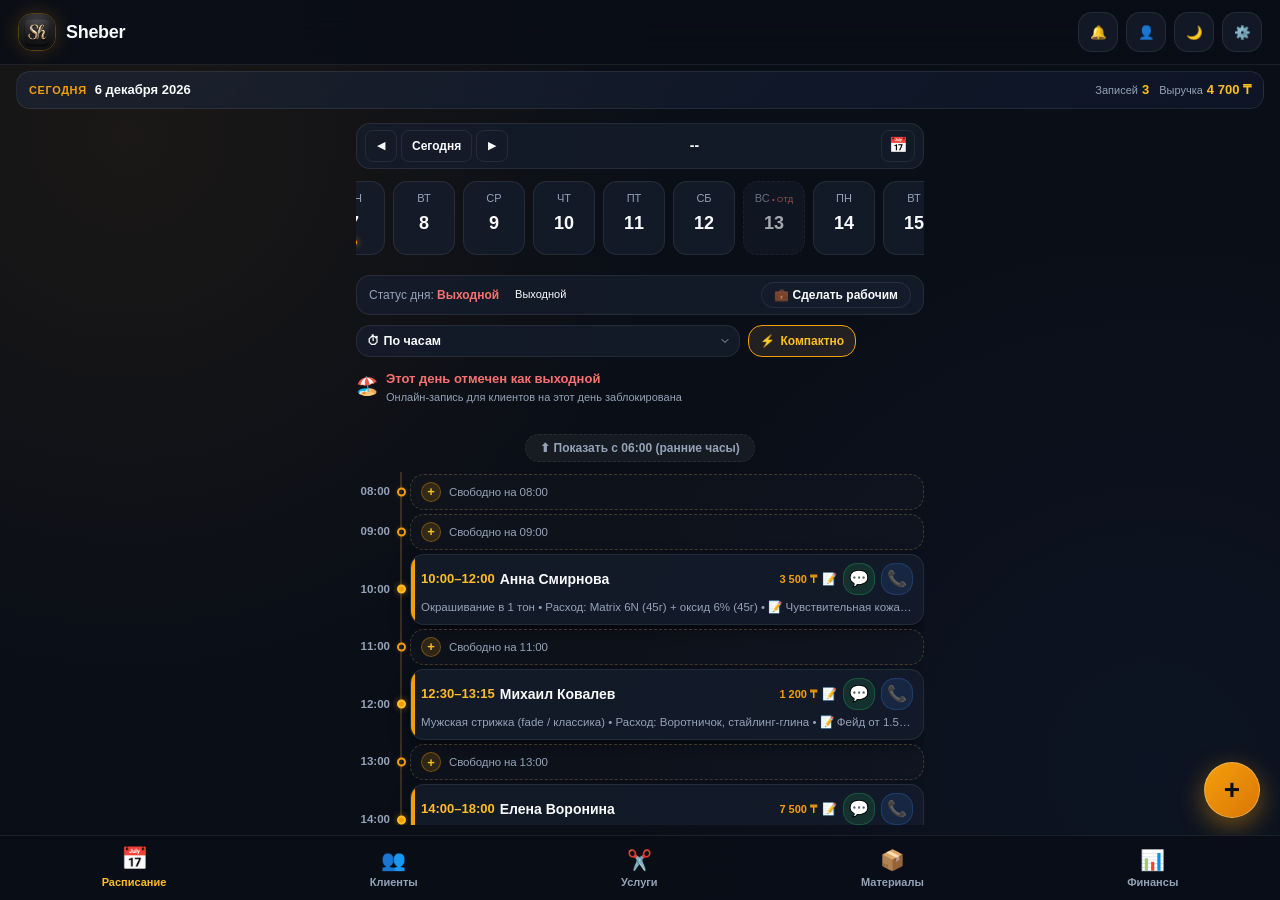
==== commit f6cce27d: "feat: реализация 7 стратегических модулей Zero-Spam & Self-Service - Модуль 1: Мультиязычность онлай" ====
--- a/index.html
+++ b/index.html
@@ -9,7 +9,9 @@
 
   <!-- PWA & Mobile Web App Meta Tags -->
   <link rel="manifest" href="manifest.json">
+  <link rel="icon" type="image/png" href="icons/icon-192.png">
   <meta name="theme-color" content="#0a0e17">
+  <meta name="mobile-web-app-capable" content="yes">
   <meta name="apple-mobile-web-app-capable" content="yes">
   <meta name="apple-mobile-web-app-status-bar-style" content="black-translucent">
   <meta name="apple-mobile-web-app-title" content="Sheber">
@@ -21,7 +23,7 @@
   <link href="https://fonts.googleapis.com/css2?family=Outfit:wght@400;500;600;700;800&display=swap" rel="stylesheet">
 
   <!-- Stylesheet -->
-  <link rel="stylesheet" href="css/style.css?v=37">
+  <link rel="stylesheet" href="css/style.css?v=41">
 
   <!-- Immediate Modal Controller (Guarantees instant modal response on phones before heavy JS loads) -->
   <script>
@@ -158,6 +160,17 @@
         <!-- Generated dynamically via JS -->
       </div>
 
+      <!-- Quick Day Action (Выходной / Рабочий) -->
+      <div class="day-action-bar" style="display: flex; justify-content: space-between; align-items: center; margin: 6px 0 10px; padding: 6px 12px; background: var(--bg-card); border: 1px solid var(--border-color); border-radius: var(--radius-md);">
+        <div style="display: flex; align-items: center; gap: 8px;">
+          <span id="labelDayStatusText" style="font-size: 12px; color: var(--text-muted);">Статус дня: <strong id="valDayStatusText" style="color: var(--text-main);">Рабочий</strong></span>
+          <span id="badgeDayOff" class="status-badge cancelled" style="display: none; padding: 2px 8px; font-size: 11px;">Выходной</span>
+        </div>
+        <button type="button" id="btnToggleDayOff" class="btn-secondary" style="padding: 5px 12px; font-size: 12px; font-weight: 600; width: auto;">
+          🏖️ Сделать выходным
+        </button>
+      </div>
+
       <!-- Schedule Header Controls (Mobile Dropdowns & Density Switcher) -->
       <div class="schedule-toolbar">
         <div class="toolbar-item filter-item" style="display: none;">
@@ -219,46 +232,77 @@
 
     <!-- TAB 3: SERVICES (УСЛУГИ И ПРАЙС) -->
     <section id="tab-services" class="tab-screen">
-      <div style="display: flex; gap: 8px; align-items: center; justify-content: space-between; margin-bottom: 4px;">
-        <div class="chips-filter" id="serviceCategoryFilter" style="flex: 1; padding-bottom: 6px; margin-bottom: 0;">
-          <button class="chip-btn active" data-category="all">Все</button>
-          <button class="chip-btn" data-category="Стрижки">Стрижки</button>
-          <button class="chip-btn" data-category="Окрашивание">Окрашивание</button>
-          <button class="chip-btn" data-category="Уход">Уход</button>
-          <button class="chip-btn" data-category="Укладка">Укладка</button>
-          <button class="chip-btn" data-category="Другое">Другое</button>
-        </div>
-        <button type="button" id="btnAddService" class="btn-primary" style="flex-shrink: 0; width: auto; padding: 8px 14px; font-size: 13px; font-weight: 700; border-radius: var(--radius-full); display: inline-flex; align-items: center; gap: 6px; margin-bottom: 6px;" title="Добавить новую услугу">
-          <span>➕</span> <span>Услуга</span>
-        </button>
+      <div class="chips-filter" id="serviceCategoryFilter">
+        <button class="chip-btn active" data-category="all">Все</button>
+        <button class="chip-btn" data-category="Стрижки">Стрижки</button>
+        <button class="chip-btn" data-category="Окрашивание">Окрашивание</button>
+        <button class="chip-btn" data-category="Уход">Уход</button>
+        <button class="chip-btn" data-category="Укладка">Укладка</button>
+        <button class="chip-btn" data-category="Другое">Другое</button>
       </div>
       <div id="servicesList" class="data-list">
         <!-- Rendered via JS -->
       </div>
     </section>
 
-    <!-- TAB 4: EXPENSES & MATERIALS (РАСХОДНИКИ И ЗАКУПКИ) -->
+    <!-- TAB 4: EXPENSES & MATERIALS (РАСХОДНИКИ И СКЛАД) -->
     <section id="tab-expenses" class="tab-screen">
-      <div class="stat-card" style="margin-bottom: 12px; background: linear-gradient(135deg, rgba(244, 63, 94, 0.12) 0%, rgba(17, 24, 39, 0.8) 100%); border-color: rgba(244, 63, 94, 0.3);">
-        <div class="stat-card-title">Расходы на материалы за месяц</div>
-        <div id="expensesMonthTotal" class="stat-card-value expense">0 ₸</div>
-        <div class="stat-card-sub">Краска, оксиды, расходники и аренда</div>
-      </div>
-
-      <div style="display: flex; gap: 8px; align-items: center; justify-content: space-between; margin-bottom: 4px;">
-        <div class="chips-filter" id="expenseCategoryFilter" style="flex: 1; padding-bottom: 6px; margin-bottom: 0;">
+      <!-- Subtabs switcher: Expenses Journal vs Warehouse Inventory -->
+      <div class="sub-tab-switcher" id="materialsSubTabSwitcher" style="display: flex; gap: 8px; margin-bottom: 14px;">
+        <button type="button" class="chip-btn active" id="btnSubTabExpenses" style="flex: 1; justify-content: center; padding: 10px 12px; font-weight: 600;">
+          💰 Журнал расходов
+        </button>
+        <button type="button" class="chip-btn" id="btnSubTabInventory" style="flex: 1; justify-content: center; padding: 10px 12px; font-weight: 600;">
+          📦 Склад остатков
+        </button>
+      </div>
+
+      <!-- SUBTAB 1: EXPENSES JOURNAL -->
+      <div id="materialsExpensesSection">
+        <div class="stat-card" style="margin-bottom: 12px; background: linear-gradient(135deg, rgba(244, 63, 94, 0.12) 0%, rgba(17, 24, 39, 0.8) 100%); border-color: rgba(244, 63, 94, 0.3);">
+          <div class="stat-card-title">Расходы на материалы за месяц</div>
+          <div id="expensesMonthTotal" class="stat-card-value expense">0 ₸</div>
+          <div class="stat-card-sub">Краска, оксиды, расходники и аренда</div>
+        </div>
+
+        <div class="chips-filter" id="expenseCategoryFilter">
           <button class="chip-btn active" data-category="all">Все</button>
           <button class="chip-btn" data-category="Красители">Красители</button>
           <button class="chip-btn" data-category="Расходники">Расходники</button>
           <button class="chip-btn" data-category="Уход/Косметика">Уход/Косметика</button>
           <button class="chip-btn" data-category="Аренда/Оборудование">Аренда</button>
         </div>
-        <button type="button" id="btnAddExpense" class="btn-primary" style="flex-shrink: 0; width: auto; padding: 8px 14px; font-size: 13px; font-weight: 700; border-radius: var(--radius-full); display: inline-flex; align-items: center; gap: 6px; margin-bottom: 6px;" title="Добавить расход">
-          <span>➕</span> <span>Расход</span>
-        </button>
-      </div>
-      <div id="expensesList" class="data-list">
-        <!-- Rendered via JS -->
+        <div id="expensesList" class="data-list">
+          <!-- Rendered via JS -->
+        </div>
+      </div>
+
+      <!-- SUBTAB 2: WAREHOUSE INVENTORY (Module 4) -->
+      <div id="materialsInventorySection" style="display: none;">
+        <div class="stat-card" style="margin-bottom: 12px; background: linear-gradient(135deg, rgba(245, 158, 11, 0.12) 0%, rgba(17, 24, 39, 0.8) 100%); border-color: rgba(245, 158, 11, 0.3);">
+          <div style="display: flex; justify-content: space-between; align-items: center; gap: 8px;">
+            <div>
+              <div class="stat-card-title">Склад материалов студии</div>
+              <div id="inventoryStatsTotal" class="stat-card-value" style="color: var(--accent-gold-light);">0 позиций</div>
+              <div class="stat-card-sub" id="inventoryStatsWarning">Все запасы в норме</div>
+            </div>
+            <button type="button" id="btnOpenAddInventory" class="btn-primary" style="width: auto; padding: 9px 13px; font-size: 12px; white-space: nowrap;">
+              ➕ Добавить
+            </button>
+          </div>
+        </div>
+
+        <div class="chips-filter" id="inventoryCategoryFilter">
+          <button class="chip-btn active" data-category="all">Все</button>
+          <button class="chip-btn" data-category="Красители">Красители</button>
+          <button class="chip-btn" data-category="Оксиды">Оксиды</button>
+          <button class="chip-btn" data-category="Расходники">Расходники</button>
+          <button class="chip-btn" data-category="Уход/Косметика">Уход/Косметика</button>
+        </div>
+
+        <div id="inventoryList" class="data-list">
+          <!-- Rendered via JS -->
+        </div>
       </div>
     </section>
 
@@ -315,6 +359,13 @@
         <div id="topServicesContainer" style="display: flex; flex-direction: column; gap: 10px; margin-top: 8px;">
           <!-- Rendered via JS -->
         </div>
+      </div>
+
+      <!-- Tax Export for Kazakhstan e-Salyq / Form 910 (Module 6) -->
+      <div style="margin-top: 14px; padding-top: 14px; border-top: 1px solid var(--border-color);">
+        <button type="button" id="btnExportTaxReport" class="btn-primary" style="width: 100%; display: flex; align-items: center; justify-content: center; gap: 8px; padding: 13px; font-weight: 700; font-size: 13px; background: linear-gradient(135deg, #059669 0%, #10b981 100%); border: none;">
+          <span>📥</span> <span>Налоговый отчет (Excel/CSV для 910 / e-Salyq)</span>
+        </button>
       </div>
     </section>
 
@@ -362,7 +413,26 @@
       <form id="formAppointment" class="modal-body">
         <input type="hidden" id="appId">
 
-        <div class="form-group">
+        <!-- Toggle: Appointment vs Break/Lunch -->
+        <div class="appointment-type-toggle" style="display: flex; gap: 8px; margin-bottom: 14px;">
+          <button type="button" class="chip-btn active" id="btnAppTypeClient" style="flex: 1; justify-content: center; padding: 10px 8px; font-weight: 600;">
+            ✂️ Запись клиента
+          </button>
+          <button type="button" class="chip-btn" id="btnAppTypeBreak" style="flex: 1; justify-content: center; padding: 10px 8px; font-weight: 600;">
+            ☕ Личный перерыв / Обед
+          </button>
+        </div>
+        <input type="hidden" id="appType" value="client">
+
+        <!-- Break Info Banner (visible only if Break) -->
+        <div id="appBreakInfoSection" style="display: none; background: rgba(148, 163, 184, 0.1); border: 1px dashed #94a3b8; border-radius: var(--radius-md); padding: 12px; margin-bottom: 14px;">
+          <div style="font-size: 13px; font-weight: 600; color: #cbd5e1; margin-bottom: 4px;">☕ Личный перерыв / Обед</div>
+          <div style="font-size: 12px; color: var(--text-muted); line-height: 1.4;">
+            Этот слот блокируется для онлайн-записи клиентов. В расписании он будет выделен нейтральным цветом.
+          </div>
+        </div>
+
+        <div id="appClientBlock" class="form-group">
           <label class="form-label">Клиент *</label>
           <div class="client-mode-toggle" id="clientModeToggle">
             <button type="button" class="chip-btn active" id="btnClientModeExisting">
@@ -438,24 +508,69 @@
         </div>
 
         <!-- Services Dropdown & Selected Chips -->
-        <div class="form-group">
-          <label class="form-label">Услуги * (можно выбрать несколько)</label>
-          <select id="appAddServiceSelect" class="form-select">
-            <option value="">➕ Выберите услугу для добавления...</option>
-          </select>
-          <div id="appSelectedServicesContainer" class="selected-services-box" style="margin-top: 8px;">
-            <!-- Rendered via JS: selected service chips -->
-          </div>
-        </div>
-
-        <div class="form-group">
-          <label class="form-label">Итоговая цена (₸) *</label>
-          <input type="number" id="appTotalPrice" class="form-input" min="0" step="50" placeholder="0 ₸" required>
+        <div id="appServicesBlock">
+          <div class="form-group">
+            <label class="form-label">Услуги * (можно выбрать несколько)</label>
+            <select id="appAddServiceSelect" class="form-select">
+              <option value="">➕ Выберите услугу для добавления...</option>
+            </select>
+            <div id="appSelectedServicesContainer" class="selected-services-box" style="margin-top: 8px;">
+              <!-- Rendered via JS: selected service chips -->
+            </div>
+          </div>
+
+          <div class="form-group">
+            <label class="form-label">Итоговая цена (₸) *</label>
+            <input type="number" id="appTotalPrice" class="form-input" min="0" step="50" placeholder="0 ₸" required>
+          </div>
         </div>
 
         <div class="form-group">
           <label class="form-label">Израсходованные материалы (краска, оксид и др.)</label>
           <input type="text" id="appMaterialsUsed" class="form-input" placeholder="Например: Matrix 6N (40г) + оксид 6% (40г)">
+        </div>
+
+        <!-- Warehouse Materials Auto-Deduction Widget (Module 4) -->
+        <div id="appInventoryDeductSection" style="background: rgba(245, 158, 11, 0.08); border: 1px dashed var(--border-accent); border-radius: var(--radius-md); padding: 12px; margin-bottom: 12px;">
+          <div style="display: flex; justify-content: space-between; align-items: center; margin-bottom: 8px;">
+            <label style="font-size: 12px; font-weight: 700; color: var(--accent-gold-light); margin: 0;">
+              📦 Списать материалы со склада
+            </label>
+            <span style="font-size: 10px; color: var(--text-muted);">Автовычитание остатка</span>
+          </div>
+          <div style="display: grid; grid-template-columns: 2fr 1fr auto; gap: 8px; align-items: center;">
+            <select id="appDeductMaterialSelect" class="form-select" style="font-size: 12px; padding: 7px 8px;">
+              <option value="">-- Выберите со склада --</option>
+            </select>
+            <input type="number" id="appDeductAmount" class="form-input" placeholder="Кол-во" min="1" step="any" style="font-size: 12px; padding: 7px 8px;">
+            <button type="button" id="btnDeductFromInventory" class="btn-secondary" style="padding: 7px 12px; font-size: 12px; font-weight: 600; white-space: nowrap;">
+              Списать
+            </button>
+          </div>
+          <div id="appDeductedItemsList" style="margin-top: 6px; font-size: 11px; color: var(--accent-gold-light);"></div>
+        </div>
+
+        <!-- Module 5: Visit Photos (Before / Formula / Result) -->
+        <div class="visit-photos-box">
+          <div style="display: flex; justify-content: space-between; align-items: center;">
+            <label class="form-label" style="margin-bottom: 0;">📸 Фотографии визита</label>
+            <span style="font-size: 10px; color: var(--accent-gold-light);">WebP сжатие</span>
+          </div>
+          <div class="visit-photos-grid">
+            <div class="photo-slot" data-slot-type="before" id="slotPhotoBefore" title="Добавить фото «До»">
+              <span style="font-size: 20px;">📸</span>
+              <span class="photo-slot-label">Фото «До»</span>
+            </div>
+            <div class="photo-slot" data-slot-type="formula" id="slotPhotoFormula" title="Добавить фото формулы">
+              <span style="font-size: 20px;">🧪</span>
+              <span class="photo-slot-label">Формула</span>
+            </div>
+            <div class="photo-slot" data-slot-type="result" id="slotPhotoResult" title="Добавить фото «После»">
+              <span style="font-size: 20px;">✨</span>
+              <span class="photo-slot-label">Результат</span>
+            </div>
+          </div>
+          <input type="file" id="appointmentPhotoFileInput" accept="image/*" style="display: none;">
         </div>
 
         <div class="form-group">
@@ -582,6 +697,84 @@
     </div>
   </div>
 
+  <!-- Modal: Inventory Item (Склад материалов - Module 4) -->
+  <div id="modalInventoryItem" class="modal-backdrop">
+    <div class="modal-sheet">
+      <div class="modal-handle"></div>
+      <div class="modal-header">
+        <h3 id="modalInventoryTitle" class="modal-title">Материал на складе</h3>
+        <button class="modal-close" data-close="modalInventoryItem" onclick="window.closeModal('modalInventoryItem')">✕</button>
+      </div>
+      <form id="formInventoryItem" class="modal-body">
+        <input type="hidden" id="inventoryId">
+
+        <div class="form-group">
+          <label class="form-label">Наименование материала *</label>
+          <input type="text" id="inventoryName" class="form-input" placeholder="Например: Matrix Socolor 6N, Оксид 6%..." required>
+        </div>
+
+        <div class="form-group">
+          <label class="form-label">Категория *</label>
+          <select id="inventoryCategory" class="form-select">
+            <option value="Красители">Красители</option>
+            <option value="Оксиды">Оксиды</option>
+            <option value="Расходники">Расходники</option>
+            <option value="Уход/Косметика">Уход/Косметика</option>
+            <option value="Другое">Другое</option>
+          </select>
+        </div>
+
+        <div style="display: grid; grid-template-columns: 2fr 1fr; gap: 10px;">
+          <div class="form-group">
+            <label class="form-label">Текущий остаток *</label>
+            <input type="number" id="inventoryStock" class="form-input" placeholder="120" min="0" step="any" required>
+          </div>
+          <div class="form-group">
+            <label class="form-label">Единица *</label>
+            <select id="inventoryUnit" class="form-select">
+              <option value="г">г (грамм)</option>
+              <option value="мл">мл (миллилитр)</option>
+              <option value="шт">шт (штук)</option>
+              <option value="уп">уп (упаковок)</option>
+              <option value="рул">рул (рулонов)</option>
+            </select>
+          </div>
+        </div>
+
+        <div class="form-group">
+          <label class="form-label">Минимальный порог остатка (для предупреждения)</label>
+          <input type="number" id="inventoryMinThreshold" class="form-input" placeholder="Например: 30" min="0" step="any">
+          <span style="font-size: 11px; color: var(--text-muted); margin-top: 4px; display: block;">
+            Когда остаток станет меньше или равен этому числу, появится плашка 🔴 «Заканчивается».
+          </span>
+        </div>
+
+        <div class="modal-footer" style="padding: 10px 0 0;">
+          <button type="button" id="btnDeleteInventoryItem" class="btn-danger" style="display: none;">Удалить со склада</button>
+          <button type="submit" class="btn-primary">Сохранить материал</button>
+        </div>
+      </form>
+    </div>
+  </div>
+
+  <!-- Modal: Photo Lightbox Preview (Module 5) -->
+  <div id="modalPhotoLightbox" class="modal-backdrop">
+    <div class="modal-sheet" style="max-height: 90vh; display: flex; flex-direction: column;">
+      <div class="modal-handle"></div>
+      <div class="modal-header">
+        <h3 id="photoLightboxTitle" class="modal-title">Фотография</h3>
+        <button class="modal-close" data-close="modalPhotoLightbox" onclick="window.closeModal('modalPhotoLightbox')">✕</button>
+      </div>
+      <div class="modal-body" style="display: flex; flex-direction: column; align-items: center; justify-content: center; padding: 12px;">
+        <img id="photoLightboxImg" src="" alt="Фото визита" style="max-width: 100%; max-height: 60vh; object-fit: contain; border-radius: var(--radius-md);">
+        <div style="margin-top: 14px; width: 100%; display: flex; gap: 10px;">
+          <button type="button" id="btnDeleteCurrentPhoto" class="btn-danger" style="flex: 1;">🗑 Удалить фото</button>
+          <button type="button" class="btn-secondary" style="flex: 1;" onclick="window.closeModal('modalPhotoLightbox')">Закрыть</button>
+        </div>
+      </div>
+    </div>
+  </div>
+
   <!-- Modal 4: Client Details Modal (Карточка клиента) -->
   <div id="modalClientDetails" class="modal-backdrop">
     <div class="modal-sheet">
@@ -608,6 +801,13 @@
           <button type="button" id="btnBookThisClient" class="btn-primary" style="margin-top: 10px; width: 100%;">📅 Создать запись для этого клиента</button>
           <button type="button" id="btnMergeClient" class="btn-secondary" style="margin-top: 8px; width: 100%; font-size: 12px;">🔗 Объединить с дубликатом</button>
           <button type="button" id="btnDeleteClient" class="btn-danger" style="margin-top: 8px; width: 100%; font-size: 12px;">🗑️ Удалить клиента из базы</button>
+        </div>
+
+        <div class="form-group">
+          <label class="form-label">📸 Фотографии работ (До / После / Формулы)</label>
+          <div id="clientPhotosGallery" class="visit-photos-grid" style="margin-top: 6px;">
+            <!-- Rendered via JS -->
+          </div>
         </div>
 
         <div class="form-group">
@@ -1008,6 +1208,15 @@
           </span>
         </div>
 
+        <!-- Рабочие дни недели (Гибкий график мастера) -->
+        <div class="form-group" style="border-top: 1px solid var(--border-color); padding-top: 14px;">
+          <label class="form-label">🗓 Рабочие дни недели</label>
+          <p style="font-size: 11px; color: var(--text-muted); margin-bottom: 10px;">
+            Отметьте дни недели, в которые вы принимаете клиентов. Неотмеченные дни блокируются на странице онлайн-записи.
+          </p>
+          <div id="weeklyScheduleEditor" style="display: flex; flex-direction: column; gap: 8px;"></div>
+        </div>
+
         <!-- Онлайн-запись для клиентов -->
         <div class="form-group" style="border-top: 1px solid var(--border-color); padding-top: 14px;">
           <label class="form-label">🌐 Онлайн-запись для клиентов</label>
@@ -1127,8 +1336,8 @@
   </div>
 
   <!-- Scripts -->
-  <script src="js/supabase-sync.js?v=36"></script>
-  <script src="js/db.js?v=36"></script>
-  <script type="module" src="js/app.js?v=36"></script>
+  <script src="js/supabase-sync.js?v=41"></script>
+  <script src="js/db.js?v=41"></script>
+  <script type="module" src="js/app.js?v=41"></script>
 </body>
 </html>
--- a/css/style.css
+++ b/css/style.css
@@ -726,6 +726,68 @@
 .appointment-card.status-scheduled::before { background: var(--accent-gold); }
 .appointment-card.status-completed::before { background: var(--status-completed); }
 .appointment-card.status-cancelled::before { background: var(--status-cancelled); }
+.appointment-card.is-break::before { background: #94a3b8 !important; }
+
+/* Break / Lunch slot styling */
+.appointment-card.is-break {
+  background: rgba(148, 163, 184, 0.08);
+  border: 1px dashed rgba(148, 163, 184, 0.35);
+  box-shadow: none;
+}
+.appointment-card.is-break .client-name,
+.appointment-card.is-break .compact-client-name {
+  color: #cbd5e1;
+  font-weight: 600;
+}
+
+/* Day Off styling */
+.date-card.is-day-off {
+  opacity: 0.65;
+  border-style: dashed !important;
+}
+.date-card.is-day-off .day-name::after {
+  content: ' • отд';
+  font-size: 8px;
+  color: #f87171;
+}
+
+/* Weekly Schedule Editor */
+.weekly-day-row {
+  display: flex;
+  align-items: center;
+  justify-content: space-between;
+  gap: 8px;
+  padding: 8px 10px;
+  background: var(--bg-card);
+  border: 1px solid var(--border-color);
+  border-radius: var(--radius-md);
+}
+.weekly-day-row.is-disabled {
+  opacity: 0.5;
+  background: transparent;
+}
+.weekly-day-toggle {
+  display: flex;
+  align-items: center;
+  gap: 8px;
+  font-weight: 600;
+  font-size: 13px;
+  cursor: pointer;
+  user-select: none;
+}
+.weekly-day-times {
+  display: flex;
+  align-items: center;
+  gap: 6px;
+}
+.weekly-time-input {
+  background: var(--bg-input);
+  border: 1px solid var(--border-color);
+  color: var(--text-main);
+  border-radius: var(--radius-sm);
+  padding: 4px 6px;
+  font-size: 12px;
+}
 
 .card-top {
   display: flex;
@@ -1060,7 +1122,11 @@
   gap: 8px;
   overflow-x: auto;
   padding: 4px 0 14px;
+  margin-bottom: 2px;
   scrollbar-width: none;
+  -webkit-overflow-scrolling: touch;
+  width: 100%;
+  box-sizing: border-box;
 }
 
 .chips-filter::-webkit-scrollbar {
@@ -1069,7 +1135,7 @@
 
 .chip-btn {
   flex-shrink: 0;
-  padding: 8px 14px;
+  padding: 8px 16px;
   background: var(--bg-card);
   border: 1px solid var(--border-color);
   border-radius: var(--radius-full);
@@ -1077,6 +1143,7 @@
   font-size: 13px;
   font-weight: 600;
   cursor: pointer;
+  white-space: nowrap;
   transition: var(--transition-fast);
 }
 
@@ -1086,11 +1153,12 @@
   color: var(--accent-gold-light);
 }
 
-/* Item List (Services & Expenses) */
+/* Item List (Services, Expenses, Clients) */
 .data-list {
   display: flex;
   flex-direction: column;
   gap: 10px;
+  padding-bottom: 24px;
 }
 
 .data-item-card {
@@ -1102,30 +1170,50 @@
   display: flex;
   justify-content: space-between;
   align-items: center;
+  gap: 12px;
   box-shadow: var(--shadow-card);
   transition: var(--transition-fast);
+  box-sizing: border-box;
+  width: 100%;
+  min-width: 0;
 }
 
 .item-left {
+  flex: 1 1 auto;
+  min-width: 0;
   display: flex;
   flex-direction: column;
-  gap: 2px;
+  gap: 3px;
+  overflow: hidden;
 }
 
 .item-title {
   font-size: 15px;
   font-weight: 600;
   color: var(--text-main);
+  line-height: 1.3;
+  word-break: break-word;
+  overflow-wrap: break-word;
 }
 
 .item-meta {
   font-size: 12px;
   color: var(--text-muted);
   display: flex;
-  gap: 8px;
+  flex-wrap: wrap;
+  align-items: center;
+  gap: 6px 10px;
+}
+
+.item-meta span {
+  white-space: nowrap;
+  display: inline-flex;
+  align-items: center;
+  gap: 4px;
 }
 
 .item-right {
+  flex-shrink: 0;
   display: flex;
   align-items: center;
   gap: 12px;
@@ -1136,6 +1224,7 @@
   font-weight: 700;
   color: var(--accent-gold-light);
   white-space: nowrap;
+  text-align: right;
 }
 
 .item-price.expense {
@@ -1687,14 +1776,16 @@
 
 .timeline-hour-row {
   display: flex;
-  min-height: 48px;
+  min-height: 56px;
   position: relative;
   width: 100%;
   max-width: 100%;
   box-sizing: border-box;
-}
-
-.timeline-time-col {
+  align-items: stretch;
+}
+
+.timeline-time-col,
+.timeline-time-label {
   width: 44px;
   flex-shrink: 0;
   font-size: 12px;
@@ -1708,14 +1799,14 @@
   display: flex;
   align-items: center;
   justify-content: flex-end;
-  padding-bottom: 8px;
-}
-
-.timeline-time-col::after {
+}
+
+.timeline-time-col::after,
+.timeline-time-label::after {
   content: '';
   position: absolute;
   right: -5.5px;
-  top: calc(50% - 4px);
+  top: 50%;
   transform: translateY(-50%);
   width: 9px;
   height: 9px;
@@ -1727,65 +1818,85 @@
   transition: all 0.2s ease;
 }
 
-[data-theme="light"] .timeline-time-col::after {
+[data-theme="light"] .timeline-time-col::after,
+[data-theme="light"] .timeline-time-label::after {
   background: #ffffff;
   border-color: #d97706;
 }
 
-.timeline-time-col.has-app::after {
+.timeline-time-col.has-app::after,
+.timeline-time-label.has-app::after {
   background: var(--accent-gold);
   border-color: var(--accent-gold-light);
   box-shadow: 0 0 6px rgba(245, 158, 11, 0.5);
 }
 
-[data-theme="light"] .timeline-time-col.has-app::after {
+[data-theme="light"] .timeline-time-col.has-app::after,
+[data-theme="light"] .timeline-time-label.has-app::after {
   background: #d97706;
   border-color: #b45309;
 }
 
-.timeline-time-col.has-app.is-past::after {
+.timeline-time-col.has-app.is-past::after,
+.timeline-time-label.has-app.is-past::after {
   background: var(--status-completed);
   border-color: #34d399;
   box-shadow: 0 0 6px rgba(16, 185, 129, 0.4);
 }
 
-.timeline-content-col {
+.timeline-content-col,
+.timeline-slot-content {
   flex: 1 1 0%;
   min-width: 0 !important;
   max-width: calc(100% - 44px);
   padding-left: 8px;
-  padding-bottom: 8px;
+  padding-bottom: 4px;
+  padding-top: 4px;
   border-left: 2px solid rgba(212, 163, 89, 0.22);
   position: relative;
   display: flex;
   flex-direction: column;
-  justify-content: center;
+  justify-content: stretch;
+  align-items: stretch;
   gap: 6px;
   box-sizing: border-box;
-  overflow: hidden;
+}
+
+.timeline-content-col.empty-slot,
+.timeline-slot-content.empty-slot {
+  display: flex;
+  flex-direction: column;
+  justify-content: stretch;
+  align-items: stretch;
+  height: 100%;
+  padding-top: 2px;
+  padding-bottom: 4px;
 }
 
 .timeline-empty-slot,
 .btn-timeline-add-slot {
   width: 100%;
   height: 100%;
-  min-height: 48px;
+  min-height: 52px;
+  flex: 1 1 100%;
+  align-self: stretch;
   box-sizing: border-box;
   background: rgba(255, 255, 255, 0.02);
   border: 1px dashed rgba(212, 163, 89, 0.28);
   border-radius: var(--radius-md);
   display: flex;
   align-items: center;
-  gap: 10px;
-  padding: 8px 14px;
+  gap: 12px;
+  padding: 0 14px;
   color: var(--text-muted);
   font-family: inherit;
-  font-size: 13px;
+  font-size: 13.5px;
   font-weight: 500;
   cursor: pointer;
   transition: all 0.2s cubic-bezier(0.4, 0, 0.2, 1);
   text-align: left;
   outline: none;
+  margin: 0;
 }
 
 .timeline-empty-slot:hover,
@@ -2235,10 +2346,27 @@
 
 
 /* Compact Timeline tweaks */
+.timeline-container.compact .timeline-hour-row {
+  min-height: 38px;
+}
+
+.timeline-container.compact .timeline-content-col,
+.timeline-container.compact .timeline-slot-content {
+  padding-top: 2px;
+  padding-bottom: 2px;
+}
+
+.timeline-container.compact .timeline-content-col.empty-slot,
+.timeline-container.compact .timeline-slot-content.empty-slot {
+  min-height: 38px;
+  padding-top: 2px;
+  padding-bottom: 2px;
+}
+
 .timeline-container.compact .timeline-empty-slot,
 .timeline-container.compact .btn-timeline-add-slot {
-  min-height: 32px;
-  padding: 4px 10px;
+  min-height: 36px;
+  padding: 0 10px;
   gap: 8px;
 }
 
@@ -2535,3 +2663,157 @@
   transform: scale(0.97);
 }
 
+/* ================= MODULE 4: INVENTORY WAREHOUSE ================= */
+.inventory-item-card {
+  background: var(--bg-card);
+  border: 1px solid var(--border-color);
+  border-radius: var(--radius-lg);
+  padding: 12px 14px;
+  display: flex;
+  justify-content: space-between;
+  align-items: center;
+  gap: 12px;
+  margin-bottom: 8px;
+  transition: border-color 0.15s ease;
+}
+.inventory-item-card.is-low-stock {
+  border-color: rgba(239, 68, 68, 0.45);
+  background: rgba(239, 68, 68, 0.05);
+}
+.inventory-info {
+  display: flex;
+  flex-direction: column;
+  gap: 4px;
+  min-width: 0;
+  flex: 1;
+}
+.inventory-name {
+  font-weight: 600;
+  font-size: 14px;
+  color: var(--text-main);
+  white-space: nowrap;
+  overflow: hidden;
+  text-overflow: ellipsis;
+}
+.inventory-meta {
+  display: flex;
+  align-items: center;
+  gap: 8px;
+  font-size: 11px;
+  color: var(--text-muted);
+  flex-wrap: wrap;
+}
+.inventory-stock-badge {
+  display: inline-flex;
+  align-items: center;
+  gap: 4px;
+  font-size: 11px;
+  font-weight: 700;
+  padding: 2px 6px;
+  border-radius: var(--radius-sm);
+}
+.inventory-stock-badge.low {
+  background: rgba(239, 68, 68, 0.15);
+  color: #f87171;
+  border: 1px solid rgba(239, 68, 68, 0.3);
+}
+.inventory-actions {
+  display: flex;
+  align-items: center;
+  gap: 6px;
+  flex-shrink: 0;
+}
+.inventory-quick-btn {
+  background: var(--bg-input);
+  border: 1px solid var(--border-color);
+  color: var(--text-main);
+  border-radius: var(--radius-sm);
+  width: 32px;
+  height: 32px;
+  display: inline-flex;
+  align-items: center;
+  justify-content: center;
+  font-weight: 700;
+  font-size: 14px;
+  cursor: pointer;
+}
+.inventory-quick-btn:active {
+  transform: scale(0.95);
+}
+
+/* ================= MODULE 5: PHOTO GALLERY (BEFORE / AFTER) ================= */
+.visit-photos-box {
+  background: var(--bg-card);
+  border: 1px solid var(--border-color);
+  border-radius: var(--radius-md);
+  padding: 12px;
+  margin: 12px 0;
+}
+.visit-photos-grid {
+  display: grid;
+  grid-template-columns: repeat(3, 1fr);
+  gap: 8px;
+  margin-top: 8px;
+}
+.photo-slot {
+  aspect-ratio: 1;
+  background: var(--bg-input);
+  border: 1px dashed var(--border-color);
+  border-radius: var(--radius-md);
+  display: flex;
+  flex-direction: column;
+  align-items: center;
+  justify-content: center;
+  cursor: pointer;
+  position: relative;
+  overflow: hidden;
+  transition: border-color 0.15s ease;
+}
+.photo-slot:hover {
+  border-color: var(--accent-gold);
+}
+.photo-slot.has-image {
+  border-style: solid;
+}
+.photo-slot img {
+  width: 100%;
+  height: 100%;
+  object-fit: cover;
+  display: block;
+}
+.photo-slot-label {
+  font-size: 10px;
+  font-weight: 600;
+  color: var(--text-muted);
+  text-align: center;
+  margin-top: 4px;
+}
+.photo-slot-badge {
+  position: absolute;
+  bottom: 4px;
+  left: 4px;
+  background: rgba(0, 0, 0, 0.7);
+  color: #fff;
+  font-size: 9px;
+  font-weight: 600;
+  padding: 2px 4px;
+  border-radius: var(--radius-sm);
+}
+.photo-slot-delete {
+  position: absolute;
+  top: 4px;
+  right: 4px;
+  background: rgba(239, 68, 68, 0.85);
+  color: white;
+  width: 20px;
+  height: 20px;
+  border-radius: 50%;
+  display: flex;
+  align-items: center;
+  justify-content: center;
+  font-size: 11px;
+  cursor: pointer;
+  border: none;
+}
+
+
